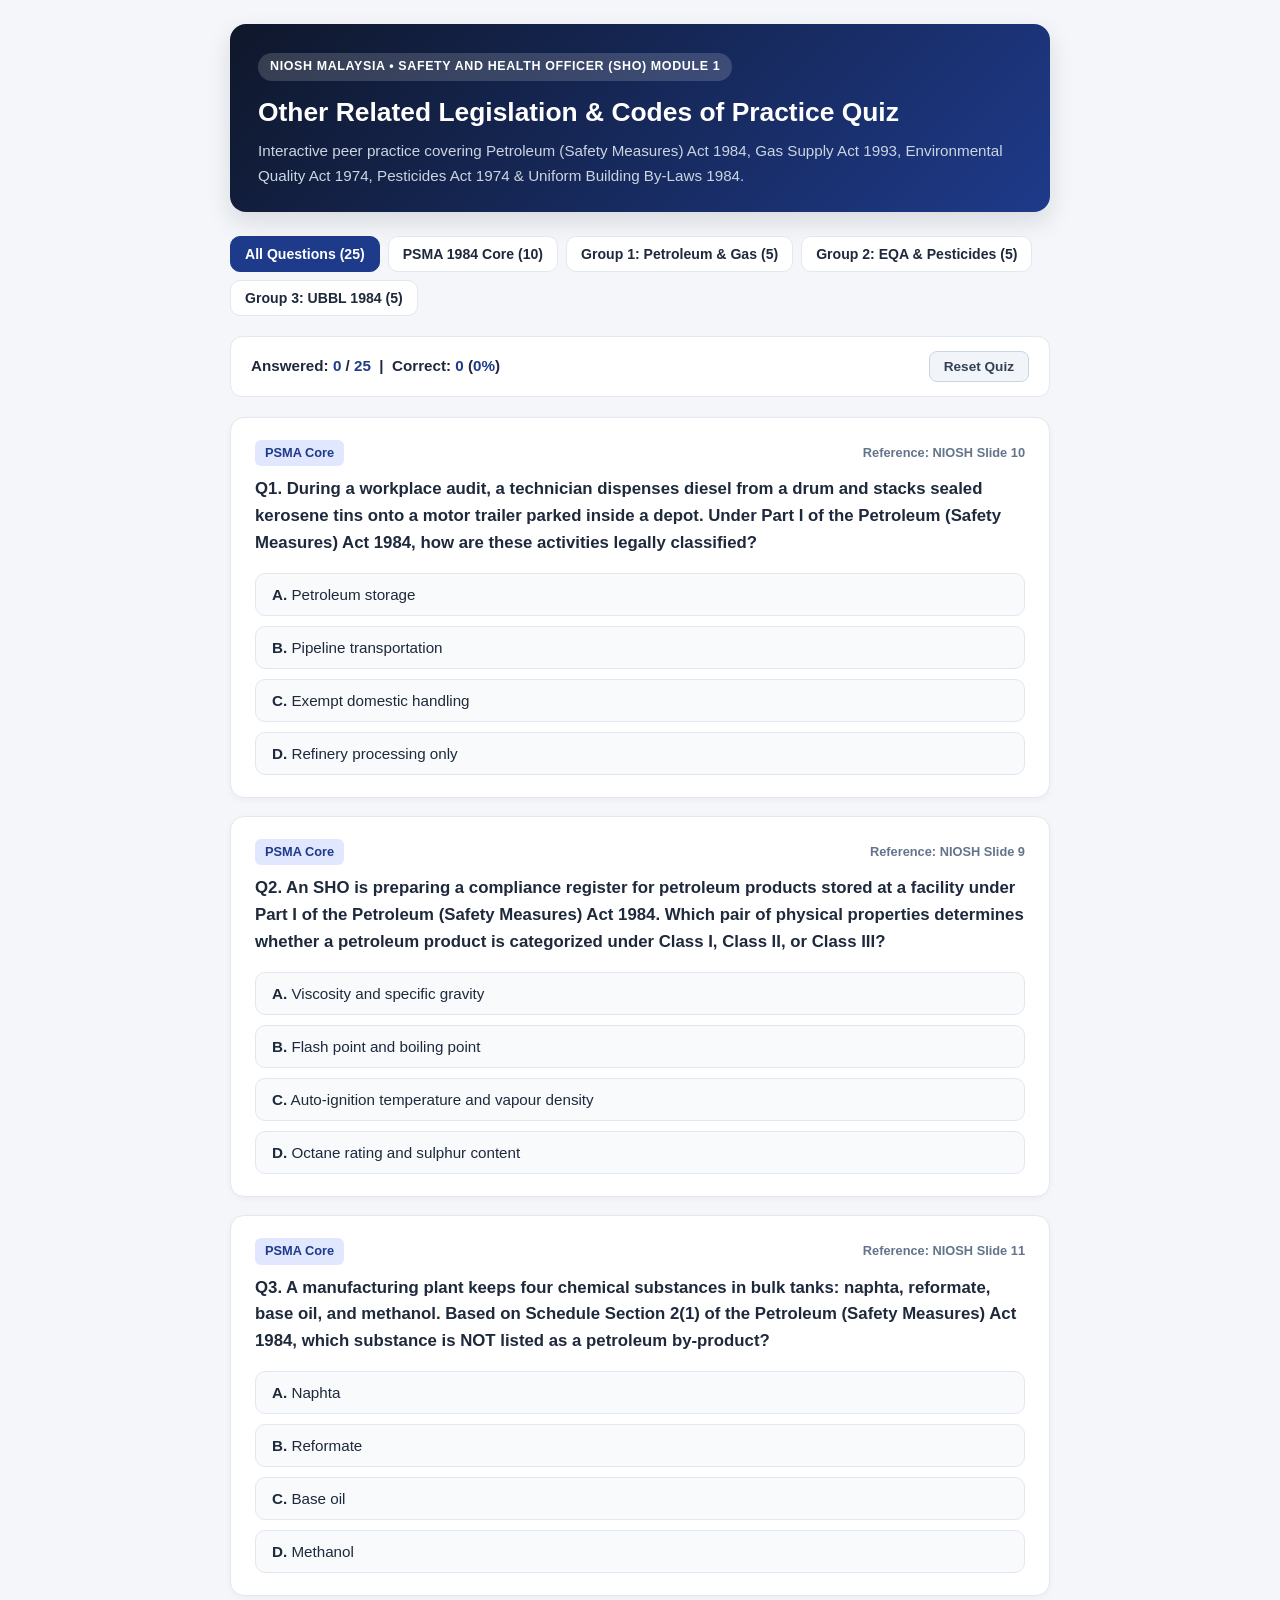
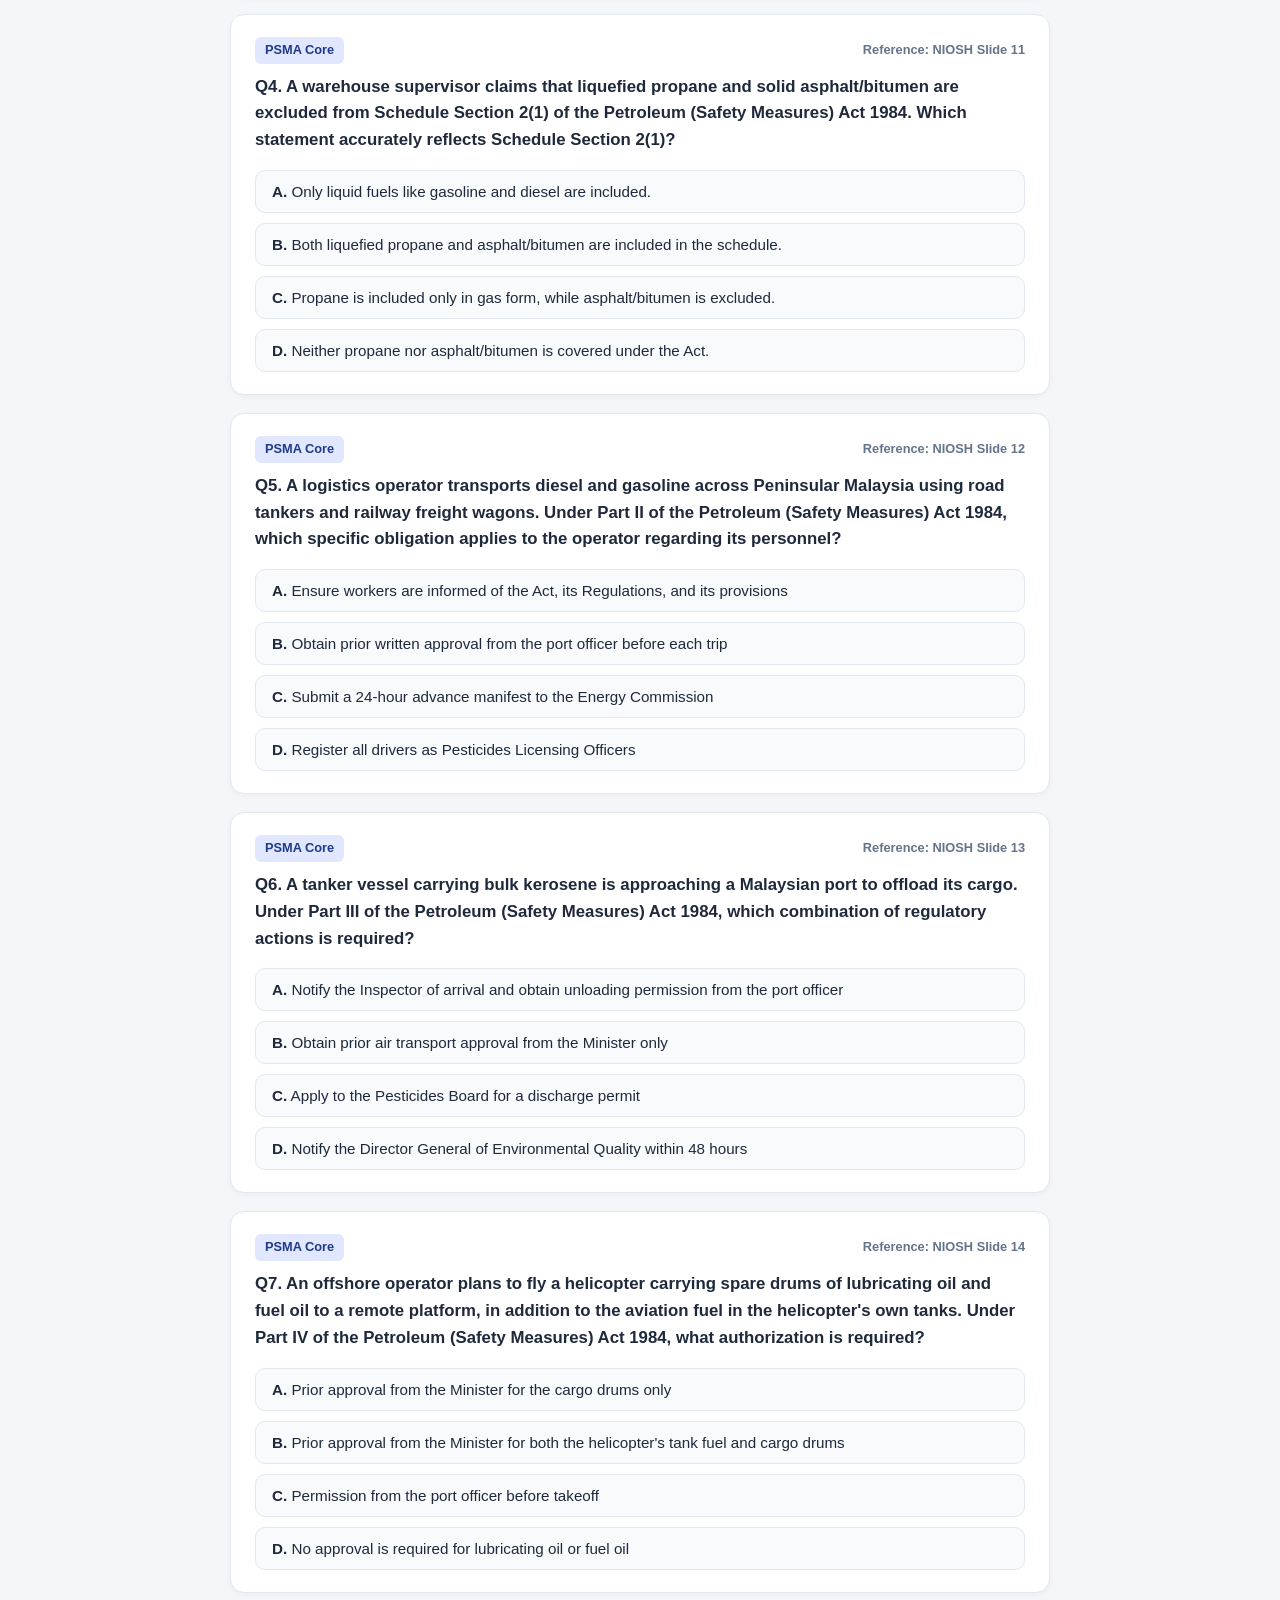
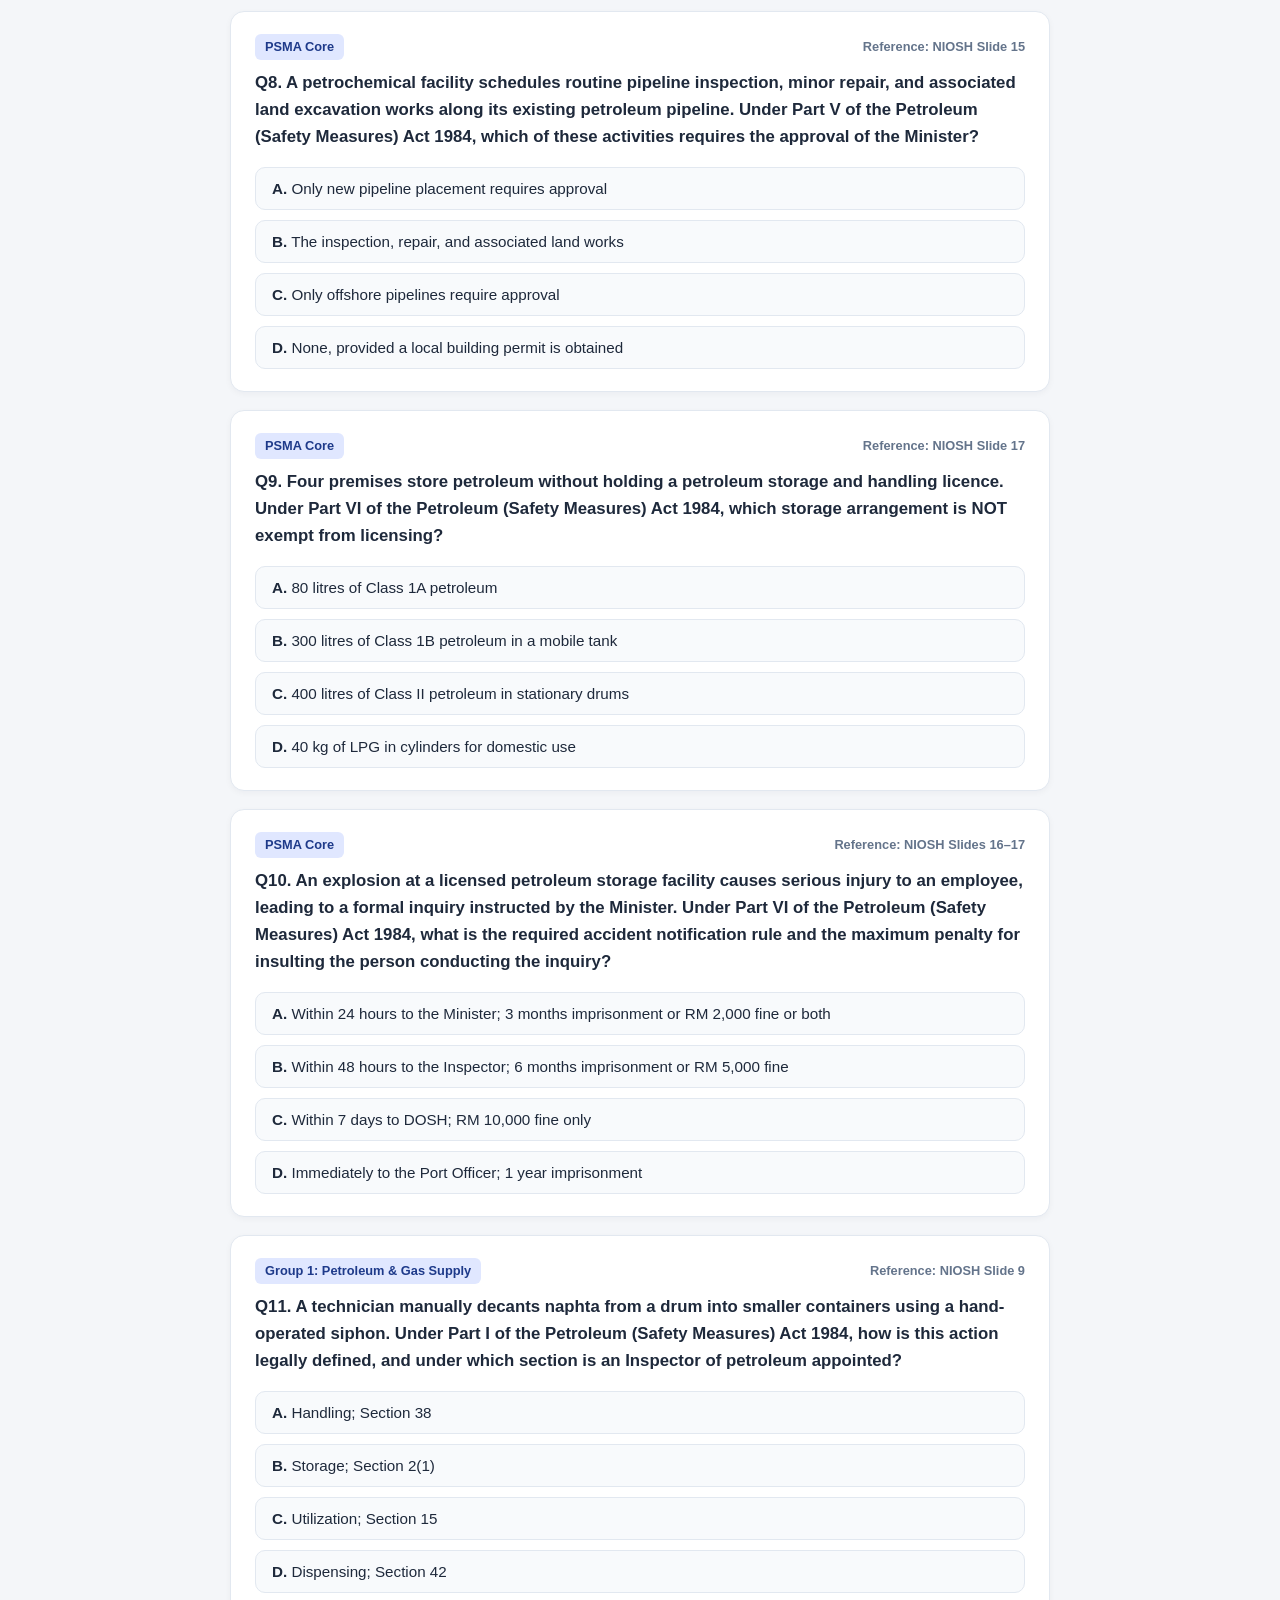
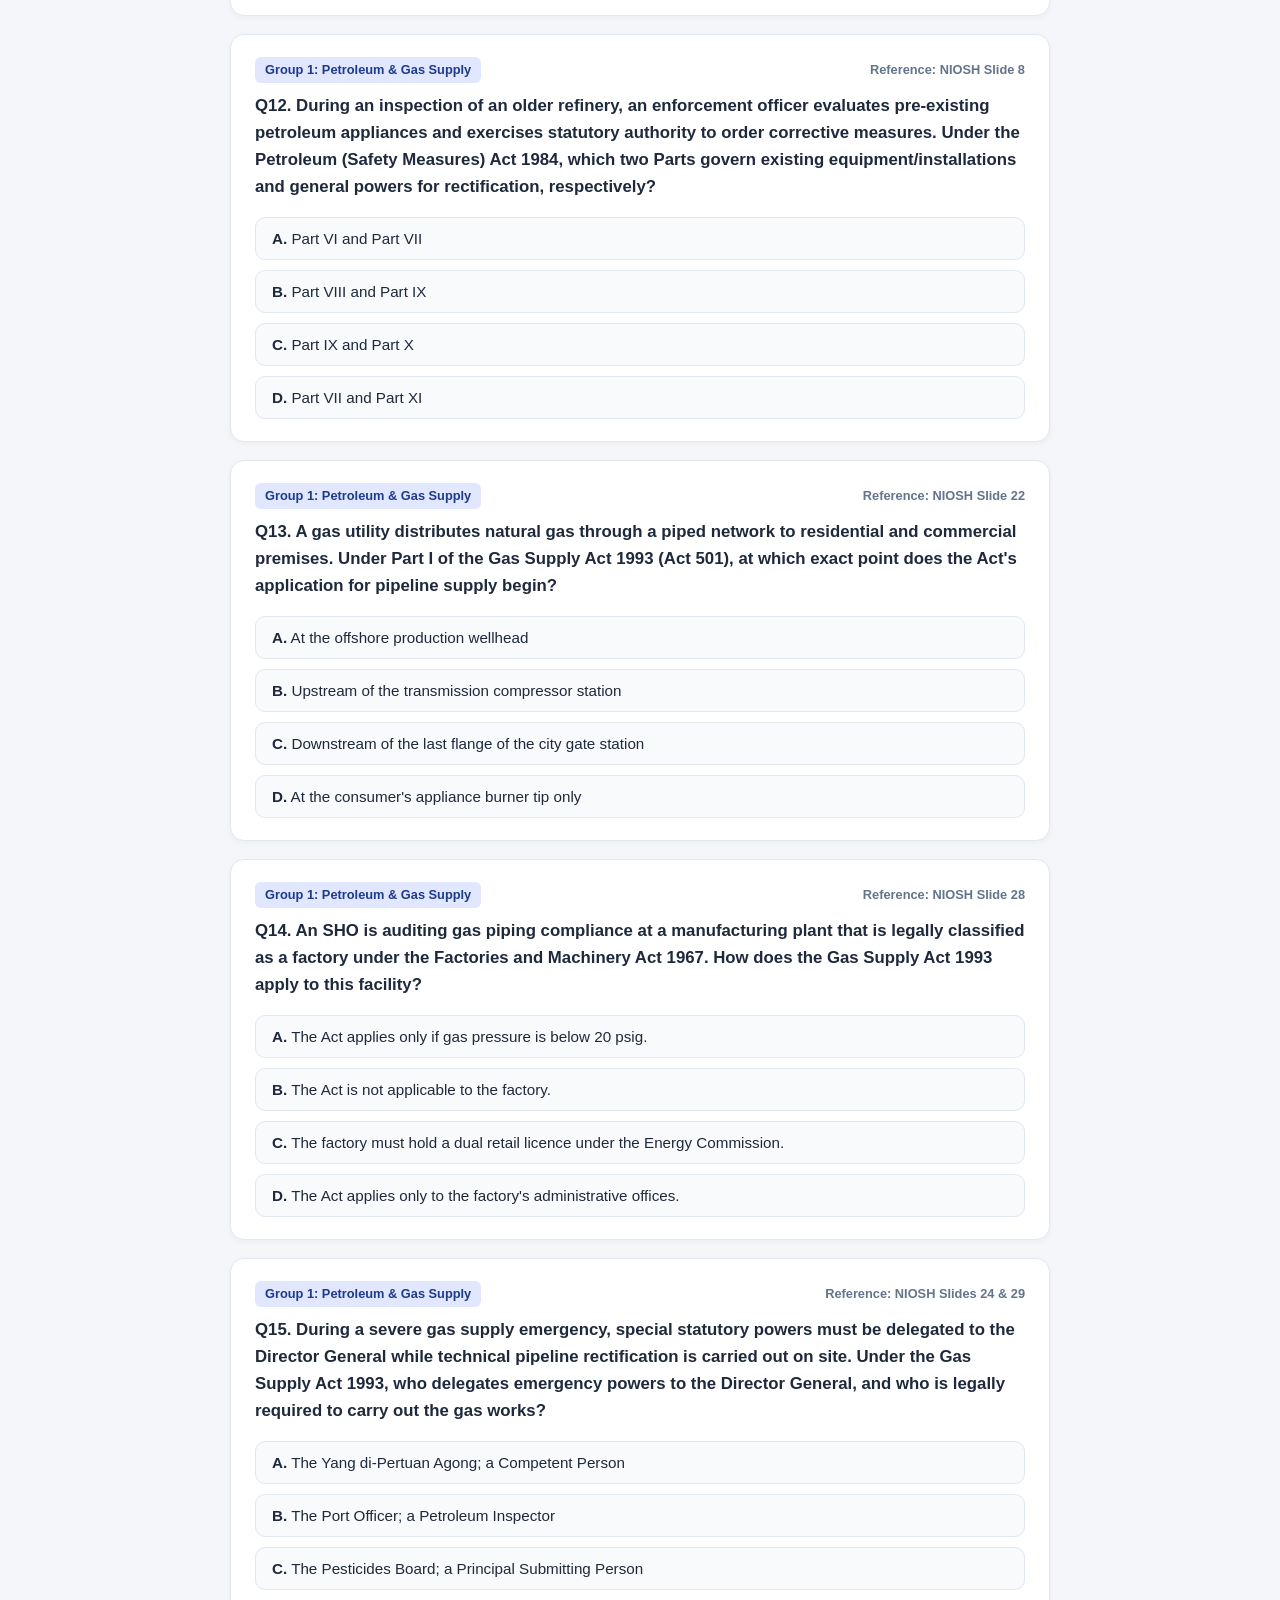
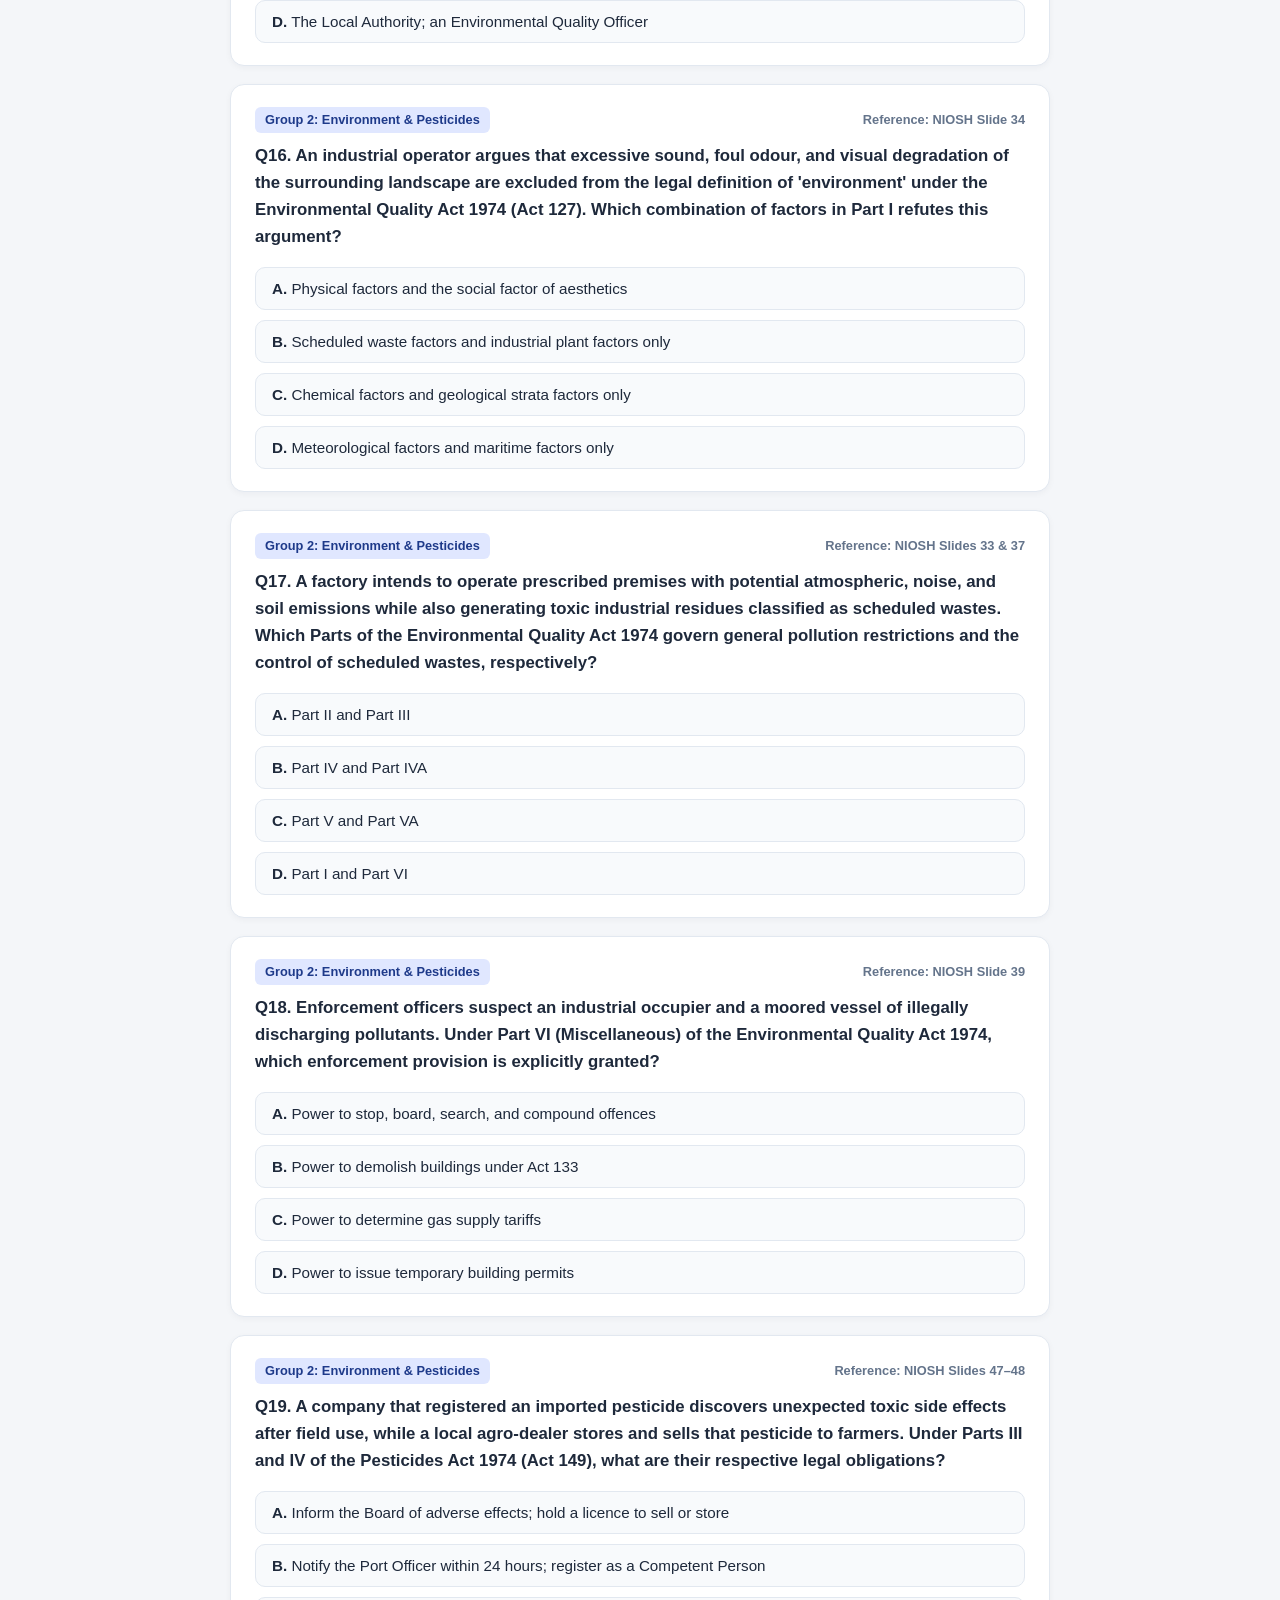
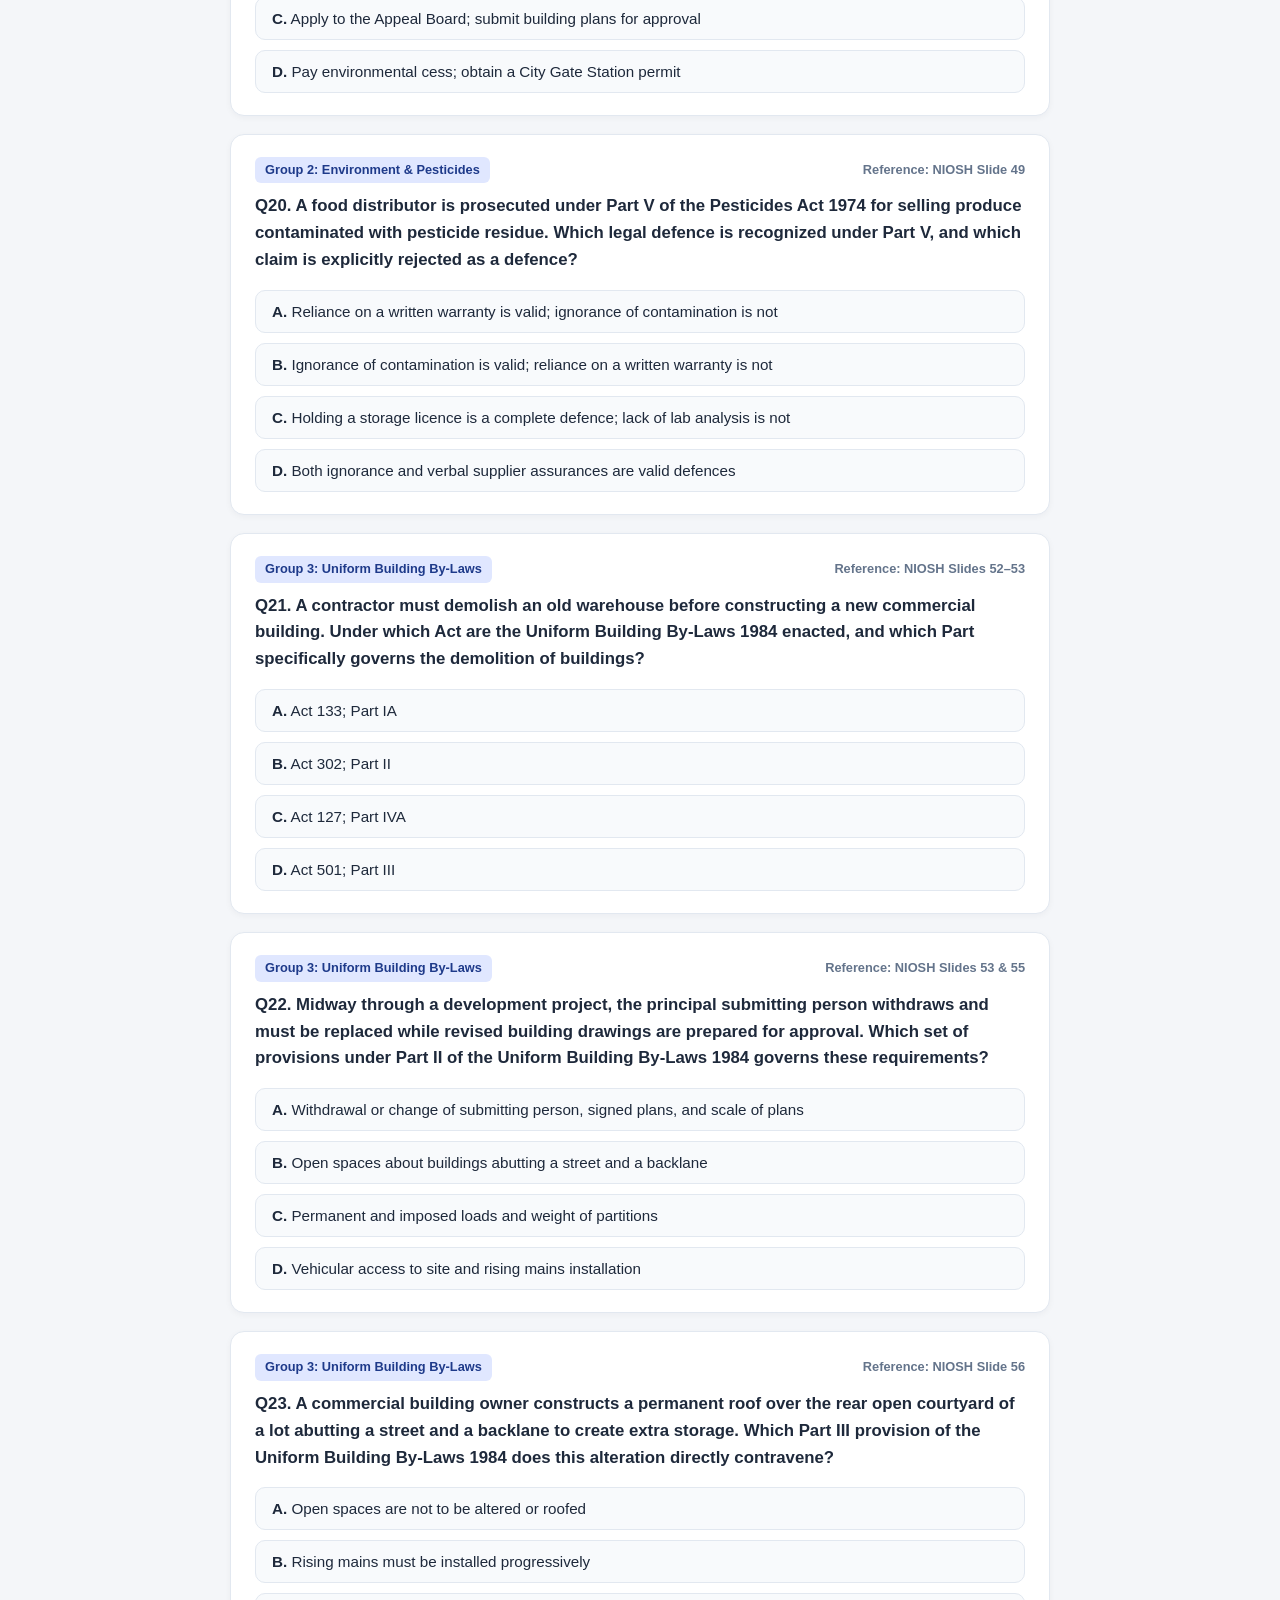
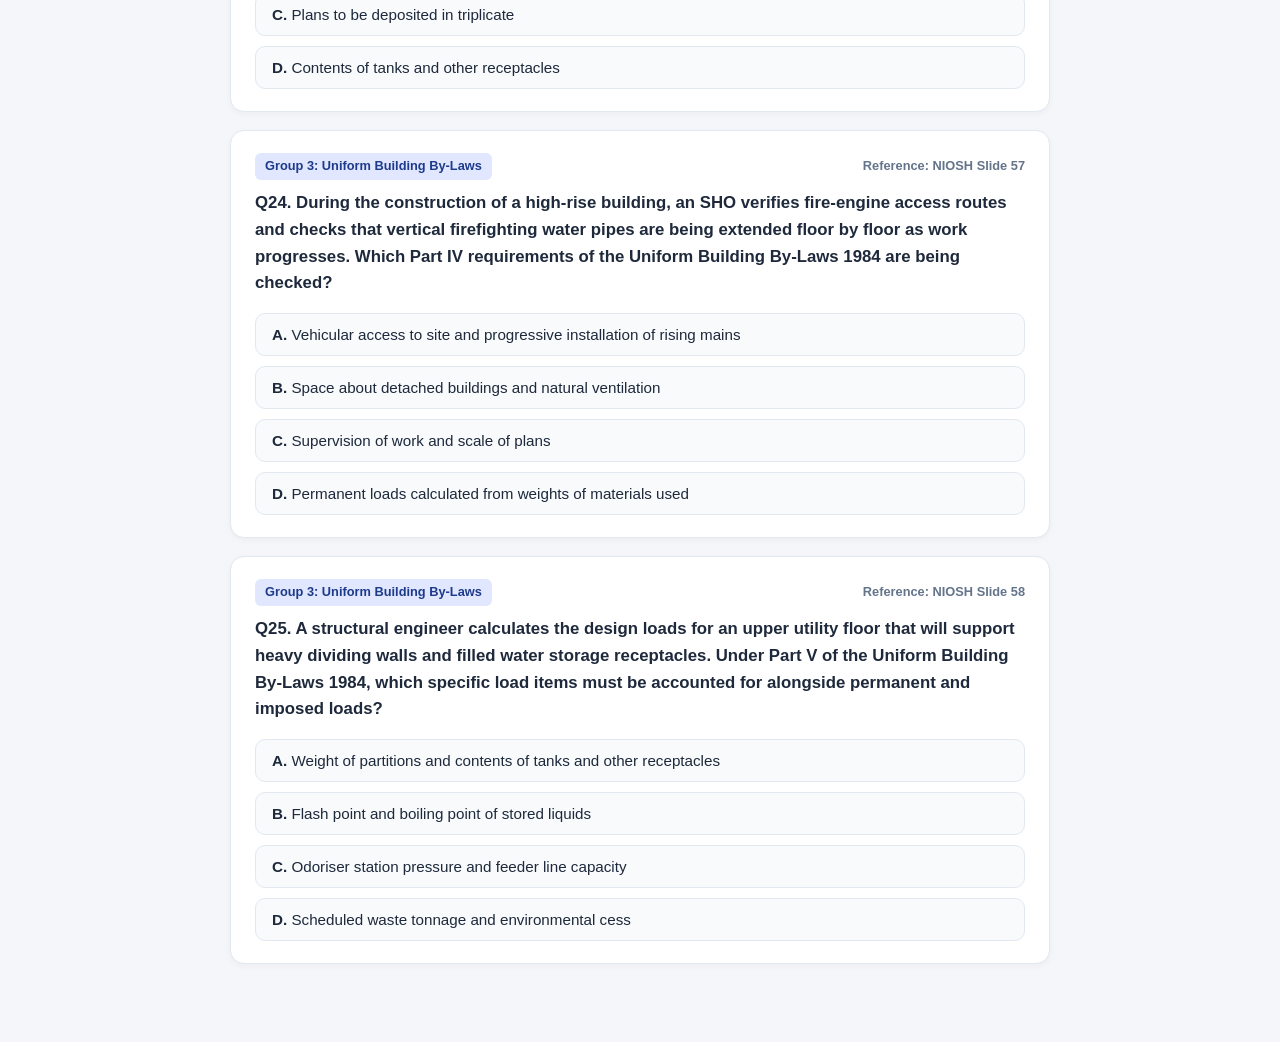
==== index.html @ af8e1e2f "Add standalone SHO legislation practice quiz page" ====
<!DOCTYPE html>
<html lang="en">
<head>
  <meta charset="UTF-8" />
  <meta name="viewport" content="width=device-width, initial-scale=1.0" />
  <title>NIOSH SHO Module 1 – Legislation Practice Quiz</title>
  <style>
    :root {
      --bg: #f4f6f9;
      --card: #ffffff;
      --primary: #1e3a8a;
      --primary-hover: #1d4ed8;
      --accent: #0f766e;
      --text: #1e293b;
      --muted: #64748b;
      --border: #e2e8f0;
      --correct-bg: #dcfce7;
      --correct-border: #16a34a;
      --correct-text: #14532d;
      --wrong-bg: #fee2e2;
      --wrong-border: #dc2626;
      --wrong-text: #7f1d1d;
    }
    * { box-sizing: border-box; margin: 0; padding: 0; }
    body {
      font-family: -apple-system, BlinkMacSystemFont, "Segoe UI", Roboto, Inter, sans-serif;
      background: var(--bg);
      color: var(--text);
      line-height: 1.6;
      padding: 24px 16px 60px;
    }
    .container {
      max-width: 820px;
      margin: 0 auto;
    }
    header {
      background: linear-gradient(135deg, #0f172a 0%, #1e3a8a 100%);
      color: #fff;
      padding: 28px 28px 24px;
      border-radius: 16px;
      box-shadow: 0 10px 25px rgba(15, 23, 42, 0.12);
      margin-bottom: 24px;
    }
    .badge {
      display: inline-block;
      background: rgba(255, 255, 255, 0.16);
      font-size: 0.78rem;
      font-weight: 600;
      letter-spacing: 0.05em;
      text-transform: uppercase;
      padding: 4px 12px;
      border-radius: 999px;
      margin-bottom: 10px;
    }
    header h1 {
      font-size: 1.65rem;
      margin-bottom: 6px;
    }
    header p {
      color: #cbd5e1;
      font-size: 0.95rem;
    }
    .filter-bar {
      display: flex;
      flex-wrap: wrap;
      gap: 8px;
      margin-bottom: 20px;
    }
    .filter-btn {
      border: 1px solid var(--border);
      background: var(--card);
      color: var(--text);
      padding: 9px 14px;
      border-radius: 10px;
      font-size: 0.88rem;
      font-weight: 600;
      cursor: pointer;
      transition: all 0.15s ease;
    }
    .filter-btn:hover {
      border-color: var(--primary);
      color: var(--primary);
    }
    .filter-btn.active {
      background: var(--primary);
      color: #fff;
      border-color: var(--primary);
    }
    .scoreboard {
      background: var(--card);
      border: 1px solid var(--border);
      border-radius: 12px;
      padding: 14px 20px;
      margin-bottom: 20px;
      display: flex;
      justify-content: space-between;
      align-items: center;
      flex-wrap: wrap;
      gap: 12px;
    }
    .score-stats {
      font-weight: 600;
      font-size: 0.95rem;
    }
    .score-stats span {
      color: var(--primary);
      font-weight: 700;
    }
    .reset-btn {
      background: #f1f5f9;
      border: 1px solid #cbd5e1;
      color: #334155;
      padding: 7px 14px;
      border-radius: 8px;
      font-size: 0.85rem;
      font-weight: 600;
      cursor: pointer;
    }
    .reset-btn:hover {
      background: #e2e8f0;
    }
    .question-card {
      background: var(--card);
      border: 1px solid var(--border);
      border-radius: 14px;
      padding: 22px 24px;
      margin-bottom: 18px;
      box-shadow: 0 2px 6px rgba(15, 23, 42, 0.04);
    }
    .q-meta {
      display: flex;
      justify-content: space-between;
      align-items: center;
      margin-bottom: 10px;
      font-size: 0.8rem;
      font-weight: 600;
    }
    .q-group {
      background: #e0e7ff;
      color: #1e3a8a;
      padding: 3px 10px;
      border-radius: 6px;
    }
    .q-slide {
      color: var(--muted);
    }
    .q-title {
      font-size: 1.05rem;
      font-weight: 600;
      margin-bottom: 16px;
    }
    .options-list {
      display: flex;
      flex-direction: column;
      gap: 10px;
    }
    .option-btn {
      text-align: left;
      background: #f8fafc;
      border: 1.5px solid var(--border);
      border-radius: 10px;
      padding: 12px 16px;
      font-size: 0.95rem;
      color: var(--text);
      cursor: pointer;
      transition: all 0.15s ease;
    }
    .option-btn:hover:not(:disabled) {
      border-color: var(--primary);
      background: #eff6ff;
    }
    .option-btn.correct {
      background: var(--correct-bg);
      border-color: var(--correct-border);
      color: var(--correct-text);
      font-weight: 600;
    }
    .option-btn.wrong {
      background: var(--wrong-bg);
      border-color: var(--wrong-border);
      color: var(--wrong-text);
    }
    .feedback {
      margin-top: 14px;
      padding: 12px 14px;
      border-radius: 8px;
      font-size: 0.9rem;
      display: none;
    }
    .feedback.show {
      display: block;
    }
    .feedback.correct {
      background: #f0fdf4;
      color: #166534;
      border-left: 4px solid #16a34a;
    }
    .feedback.wrong {
      background: #fef2f2;
      color: #991b1b;
      border-left: 4px solid #dc2626;
    }
  </style>
</head>
<body>
  <div class="container">
    <header>
      <div class="badge">NIOSH Malaysia • Safety and Health Officer (SHO) Module 1</div>
      <h1>Other Related Legislation & Codes of Practice Quiz</h1>
      <p>Interactive peer practice covering Petroleum (Safety Measures) Act 1984, Gas Supply Act 1993, Environmental Quality Act 1974, Pesticides Act 1974 & Uniform Building By-Laws 1984.</p>
    </header>

    <div class="filter-bar">
      <button class="filter-btn active" onclick="setFilter('ALL', this)">All Questions (25)</button>
      <button class="filter-btn" onclick="setFilter('PSMA Core', this)">PSMA 1984 Core (10)</button>
      <button class="filter-btn" onclick="setFilter('Group 1: Petroleum & Gas Supply', this)">Group 1: Petroleum & Gas (5)</button>
      <button class="filter-btn" onclick="setFilter('Group 2: Environment & Pesticides', this)">Group 2: EQA & Pesticides (5)</button>
      <button class="filter-btn" onclick="setFilter('Group 3: Uniform Building By-Laws', this)">Group 3: UBBL 1984 (5)</button>
    </div>

    <div class="scoreboard">
      <div class="score-stats">
        Answered: <span id="answered-count">0</span> / <span id="total-count">25</span> &nbsp;|&nbsp;
        Correct: <span id="correct-count">0</span> (<span id="percent-score">0%</span>)
      </div>
      <button class="reset-btn" onclick="resetQuiz()">Reset Quiz</button>
    </div>

    <div id="quiz-container"></div>
  </div>

  <script>
    const questions = [
      {
        id: 1,
        group: "PSMA Core",
        slide: "Slide 10",
        q: "During a workplace audit, a technician dispenses diesel from a drum and stacks sealed kerosene tins onto a motor trailer parked inside a depot. Under Part I of the Petroleum (Safety Measures) Act 1984, how are these activities legally classified?",
        options: [
          "Petroleum storage",
          "Pipeline transportation",
          "Exempt domestic handling",
          "Refinery processing only"
        ],
        answer: 0,
        explanation: "Under Part I (Slide 10), 'Storage' includes processing, dispensing, or transfer of petroleum, as well as putting into store or stacking at a place or in an aircraft, motor vehicle, motor trailer, or vessel."
      },
      {
        id: 2,
        group: "PSMA Core",
        slide: "Slide 9",
        q: "An SHO is preparing a compliance register for petroleum products stored at a facility under Part I of the Petroleum (Safety Measures) Act 1984. Which pair of physical properties determines whether a petroleum product is categorized under Class I, Class II, or Class III?",
        options: [
          "Viscosity and specific gravity",
          "Flash point and boiling point",
          "Auto-ignition temperature and vapour density",
          "Octane rating and sulphur content"
        ],
        answer: 1,
        explanation: "Under Part I (Slide 9), Classes of Petroleum (Class I to Class III) are determined depending on the flash point and boiling point."
      },
      {
        id: 3,
        group: "PSMA Core",
        slide: "Slide 11",
        q: "A manufacturing plant keeps four chemical substances in bulk tanks: naphta, reformate, base oil, and methanol. Based on Schedule Section 2(1) of the Petroleum (Safety Measures) Act 1984, which substance is NOT listed as a petroleum by-product?",
        options: [
          "Naphta",
          "Reformate",
          "Base oil",
          "Methanol"
        ],
        answer: 3,
        explanation: "Schedule Section 2(1) (Slide 11) lists methane, ethane, propane, butane, gasoline, naphta, reformate, kerosene, diesel, base oil, lubricating oil, asphalt/bitumen, grease and wax, and fuel oil. Methanol is not in the schedule."
      },
      {
        id: 4,
        group: "PSMA Core",
        slide: "Slide 11",
        q: "A warehouse supervisor claims that liquefied propane and solid asphalt/bitumen are excluded from Schedule Section 2(1) of the Petroleum (Safety Measures) Act 1984. Which statement accurately reflects Schedule Section 2(1)?",
        options: [
          "Only liquid fuels like gasoline and diesel are included.",
          "Both liquefied propane and asphalt/bitumen are included in the schedule.",
          "Propane is included only in gas form, while asphalt/bitumen is excluded.",
          "Neither propane nor asphalt/bitumen is covered under the Act."
        ],
        answer: 1,
        explanation: "Schedule Section 2(1) (Slide 11) includes methane, ethane, propane, and butane (either in gas or liquid form) as well as asphalt/bitumen."
      },
      {
        id: 5,
        group: "PSMA Core",
        slide: "Slide 12",
        q: "A logistics operator transports diesel and gasoline across Peninsular Malaysia using road tankers and railway freight wagons. Under Part II of the Petroleum (Safety Measures) Act 1984, which specific obligation applies to the operator regarding its personnel?",
        options: [
          "Ensure workers are informed of the Act, its Regulations, and its provisions",
          "Obtain prior written approval from the port officer before each trip",
          "Submit a 24-hour advance manifest to the Energy Commission",
          "Register all drivers as Pesticides Licensing Officers"
        ],
        answer: 0,
        explanation: "Under Part II (Slide 12), one of the main provisions is ensuring that workers are informed of the Act/Regulations and its provisions."
      },
      {
        id: 6,
        group: "PSMA Core",
        slide: "Slide 13",
        q: "A tanker vessel carrying bulk kerosene is approaching a Malaysian port to offload its cargo. Under Part III of the Petroleum (Safety Measures) Act 1984, which combination of regulatory actions is required?",
        options: [
          "Notify the Inspector of arrival and obtain unloading permission from the port officer",
          "Obtain prior air transport approval from the Minister only",
          "Apply to the Pesticides Board for a discharge permit",
          "Notify the Director General of Environmental Quality within 48 hours"
        ],
        answer: 0,
        explanation: "Part III (Slide 13) requires notification to the Inspector of a vessel coming into port and permission of the port officer to unload or discharge petroleum from a vessel."
      },
      {
        id: 7,
        group: "PSMA Core",
        slide: "Slide 14",
        q: "An offshore operator plans to fly a helicopter carrying spare drums of lubricating oil and fuel oil to a remote platform, in addition to the aviation fuel in the helicopter's own tanks. Under Part IV of the Petroleum (Safety Measures) Act 1984, what authorization is required?",
        options: [
          "Prior approval from the Minister for the cargo drums only",
          "Prior approval from the Minister for both the helicopter's tank fuel and cargo drums",
          "Permission from the port officer before takeoff",
          "No approval is required for lubricating oil or fuel oil"
        ],
        answer: 0,
        explanation: "Part IV (Slide 14) states there shall be no transportation of petroleum by air other than that used to operate the aircraft unless with prior approval of the Minister."
      },
      {
        id: 8,
        group: "PSMA Core",
        slide: "Slide 15",
        q: "A petrochemical facility schedules routine pipeline inspection, minor repair, and associated land excavation works along its existing petroleum pipeline. Under Part V of the Petroleum (Safety Measures) Act 1984, which of these activities requires the approval of the Minister?",
        options: [
          "Only new pipeline placement requires approval",
          "The inspection, repair, and associated land works",
          "Only offshore pipelines require approval",
          "None, provided a local building permit is obtained"
        ],
        answer: 1,
        explanation: "Part V (Slide 15) requires approval of the Minister for all pipeline works, which include placing, inspection, maintenance, coordinate, repair, change, and upgrade of pipelines, as well as land works for those purposes."
      },
      {
        id: 9,
        group: "PSMA Core",
        slide: "Slide 17",
        q: "Four premises store petroleum without holding a petroleum storage and handling licence. Under Part VI of the Petroleum (Safety Measures) Act 1984, which storage arrangement is NOT exempt from licensing?",
        options: [
          "80 litres of Class 1A petroleum",
          "300 litres of Class 1B petroleum in a mobile tank",
          "400 litres of Class II petroleum in stationary drums",
          "40 kg of LPG in cylinders for domestic use"
        ],
        answer: 1,
        explanation: "Under Part VI (Slide 17), exemptions apply to <95L Class 1A, <450L Class 1B/1C/II/III, <225L Class 1B/1C/II/III in a mobile tank, 1 day supply or less for industrial use, and <50 kg LPG in cylinder for domestic use. 300L in a mobile tank exceeds the 225L mobile tank limit."
      },
      {
        id: 10,
        group: "PSMA Core",
        slide: "Slides 16–17",
        q: "An explosion at a licensed petroleum storage facility causes serious injury to an employee, leading to a formal inquiry instructed by the Minister. Under Part VI of the Petroleum (Safety Measures) Act 1984, what is the required accident notification rule and the maximum penalty for insulting the person conducting the inquiry?",
        options: [
          "Within 24 hours to the Minister; 3 months imprisonment or RM 2,000 fine or both",
          "Within 48 hours to the Inspector; 6 months imprisonment or RM 5,000 fine",
          "Within 7 days to DOSH; RM 10,000 fine only",
          "Immediately to the Port Officer; 1 year imprisonment"
        ],
        answer: 0,
        explanation: "Part VI (Slides 16–17) mandates submission of an accident notice within 24 hours to the Minister, and sets a maximum penalty of 3 months imprisonment or RM 2,000 or both for insulting persons conducting an inquiry."
      },
      {
        id: 11,
        group: "Group 1: Petroleum & Gas Supply",
        slide: "Slide 9",
        q: "A technician manually decants naphta from a drum into smaller containers using a hand-operated siphon. Under Part I of the Petroleum (Safety Measures) Act 1984, how is this action legally defined, and under which section is an Inspector of petroleum appointed?",
        options: [
          "Handling; Section 38",
          "Storage; Section 2(1)",
          "Utilization; Section 15",
          "Dispensing; Section 42"
        ],
        answer: 0,
        explanation: "Part I (Slide 9) defines 'Handling' as including the action of touching, feeling, grasping, transferring, or decanting with the hand or assisted by any means, and states an Inspector is appointed under Section 38."
      },
      {
        id: 12,
        group: "Group 1: Petroleum & Gas Supply",
        slide: "Slide 8",
        q: "During an inspection of an older refinery, an enforcement officer evaluates pre-existing petroleum appliances and exercises statutory authority to order corrective measures. Under the Petroleum (Safety Measures) Act 1984, which two Parts govern existing equipment/installations and general powers for rectification, respectively?",
        options: [
          "Part VI and Part VII",
          "Part VIII and Part IX",
          "Part IX and Part X",
          "Part VII and Part XI"
        ],
        answer: 1,
        explanation: "Slide 8 lists Part VIII as 'Existing Equipment, Gadgets, Materials, Plants, Appliances, Buildings, Structures and Installations' and Part IX as 'General Powers for Rectification'."
      },
      {
        id: 13,
        group: "Group 1: Petroleum & Gas Supply",
        slide: "Slide 22",
        q: "A gas utility distributes natural gas through a piped network to residential and commercial premises. Under Part I of the Gas Supply Act 1993 (Act 501), at which exact point does the Act's application for pipeline supply begin?",
        options: [
          "At the offshore production wellhead",
          "Upstream of the transmission compressor station",
          "Downstream of the last flange of the city gate station",
          "At the consumer's appliance burner tip only"
        ],
        answer: 2,
        explanation: "Part I of the Gas Supply Act 1993 (Slide 22) applies to supply to users using pipelines downstream of the last flange of the city gate station, or from the storage tank/cylinder to any apparatus in any premise."
      },
      {
        id: 14,
        group: "Group 1: Petroleum & Gas Supply",
        slide: "Slide 28",
        q: "An SHO is auditing gas piping compliance at a manufacturing plant that is legally classified as a factory under the Factories and Machinery Act 1967. How does the Gas Supply Act 1993 apply to this facility?",
        options: [
          "The Act applies only if gas pressure is below 20 psig.",
          "The Act is not applicable to the factory.",
          "The factory must hold a dual retail licence under the Energy Commission.",
          "The Act applies only to the factory's administrative offices."
        ],
        answer: 1,
        explanation: "Under Miscellaneous provisions of the Gas Supply Act 1993 (Slide 28), the Act is not applicable to factories (as defined in the Factories and Machinery Act 1967)."
      },
      {
        id: 15,
        group: "Group 1: Petroleum & Gas Supply",
        slide: "Slides 24 & 29",
        q: "During a severe gas supply emergency, special statutory powers must be delegated to the Director General while technical pipeline rectification is carried out on site. Under the Gas Supply Act 1993, who delegates emergency powers to the Director General, and who is legally required to carry out the gas works?",
        options: [
          "The Yang di-Pertuan Agong; a Competent Person",
          "The Port Officer; a Petroleum Inspector",
          "The Pesticides Board; a Principal Submitting Person",
          "The Local Authority; an Environmental Quality Officer"
        ],
        answer: 0,
        explanation: "Slide 29 states that works are required to be carried out by a Competent Person (defined on Slide 24) and provides for delegation of power to the Director General by the Yang di-Pertuan Agong in an emergency."
      },
      {
        id: 16,
        group: "Group 2: Environment & Pesticides",
        slide: "Slide 34",
        q: "An industrial operator argues that excessive sound, foul odour, and visual degradation of the surrounding landscape are excluded from the legal definition of 'environment' under the Environmental Quality Act 1974 (Act 127). Which combination of factors in Part I refutes this argument?",
        options: [
          "Physical factors and the social factor of aesthetics",
          "Scheduled waste factors and industrial plant factors only",
          "Chemical factors and geological strata factors only",
          "Meteorological factors and maritime factors only"
        ],
        answer: 0,
        explanation: "Part I of EQA 1974 (Slide 34) defines 'Environment' as the physical factors of the surroundings of human beings (including land, water, atmosphere, climate, sound, odour, taste), biological factors of animals and plants, and the social factor of aesthetics."
      },
      {
        id: 17,
        group: "Group 2: Environment & Pesticides",
        slide: "Slides 33 & 37",
        q: "A factory intends to operate prescribed premises with potential atmospheric, noise, and soil emissions while also generating toxic industrial residues classified as scheduled wastes. Which Parts of the Environmental Quality Act 1974 govern general pollution restrictions and the control of scheduled wastes, respectively?",
        options: [
          "Part II and Part III",
          "Part IV and Part IVA",
          "Part V and Part VA",
          "Part I and Part VI"
        ],
        answer: 1,
        explanation: "Slides 33 and 37 show that Part IV covers Prohibition and Control of Pollution (atmosphere, noise, soil, prescribed premises) and Part IVA covers Control of Scheduled Wastes."
      },
      {
        id: 18,
        group: "Group 2: Environment & Pesticides",
        slide: "Slide 39",
        q: "Enforcement officers suspect an industrial occupier and a moored vessel of illegally discharging pollutants. Under Part VI (Miscellaneous) of the Environmental Quality Act 1974, which enforcement provision is explicitly granted?",
        options: [
          "Power to stop, board, search, and compound offences",
          "Power to demolish buildings under Act 133",
          "Power to determine gas supply tariffs",
          "Power to issue temporary building permits"
        ],
        answer: 0,
        explanation: "Part VI of EQA 1974 (Slide 39) includes owner/occupier furnishing information, power to stop, board, search, etc., service of notices, penalties, prosecution, and compounding of offences."
      },
      {
        id: 19,
        group: "Group 2: Environment & Pesticides",
        slide: "Slides 47–48",
        q: "A company that registered an imported pesticide discovers unexpected toxic side effects after field use, while a local agro-dealer stores and sells that pesticide to farmers. Under Parts III and IV of the Pesticides Act 1974 (Act 149), what are their respective legal obligations?",
        options: [
          "Inform the Board of adverse effects; hold a licence to sell or store",
          "Notify the Port Officer within 24 hours; register as a Competent Person",
          "Apply to the Appeal Board; submit building plans for approval",
          "Pay environmental cess; obtain a City Gate Station permit"
        ],
        answer: 0,
        explanation: "Under Part III (Slide 47), the registrant shall inform the Pesticides Board about adverse effects of the pesticide. Under Part IV (Slide 48), a licence is required to manufacture, sell, or store pesticides."
      },
      {
        id: 20,
        group: "Group 2: Environment & Pesticides",
        slide: "Slide 49",
        q: "A food distributor is prosecuted under Part V of the Pesticides Act 1974 for selling produce contaminated with pesticide residue. Which legal defence is recognized under Part V, and which claim is explicitly rejected as a defence?",
        options: [
          "Reliance on a written warranty is valid; ignorance of contamination is not",
          "Ignorance of contamination is valid; reliance on a written warranty is not",
          "Holding a storage licence is a complete defence; lack of lab analysis is not",
          "Both ignorance and verbal supplier assurances are valid defences"
        ],
        answer: 0,
        explanation: "Part V of the Pesticides Act 1974 (Slide 49) states that 'Ignorance of contaminating not a defence' and recognizes the 'Defence of reliance on written warranty or statement'."
      },
      {
        id: 21,
        group: "Group 3: Uniform Building By-Laws",
        slide: "Slides 52–53",
        q: "A contractor must demolish an old warehouse before constructing a new commercial building. Under which Act are the Uniform Building By-Laws 1984 enacted, and which Part specifically governs the demolition of buildings?",
        options: [
          "Act 133; Part IA",
          "Act 302; Part II",
          "Act 127; Part IVA",
          "Act 501; Part III"
        ],
        answer: 0,
        explanation: "Slides 52–53 identify the Uniform Building By-Laws 1984 under Act 133, with Part IA covering 'Demolition of buildings'."
      },
      {
        id: 22,
        group: "Group 3: Uniform Building By-Laws",
        slide: "Slides 53 & 55",
        q: "Midway through a development project, the principal submitting person withdraws and must be replaced while revised building drawings are prepared for approval. Which set of provisions under Part II of the Uniform Building By-Laws 1984 governs these requirements?",
        options: [
          "Withdrawal or change of submitting person, signed plans, and scale of plans",
          "Open spaces about buildings abutting a street and a backlane",
          "Permanent and imposed loads and weight of partitions",
          "Vehicular access to site and rising mains installation"
        ],
        answer: 0,
        explanation: "Part II (Submission of plans for approval, Slides 53 & 55) covers submission of plans, return of plan, supervision of work, plans to be signed, withdrawal or change of principal submitting person or submitting person, plans to be deposited, and scale of plans."
      },
      {
        id: 23,
        group: "Group 3: Uniform Building By-Laws",
        slide: "Slide 56",
        q: "A commercial building owner constructs a permanent roof over the rear open courtyard of a lot abutting a street and a backlane to create extra storage. Which Part III provision of the Uniform Building By-Laws 1984 does this alteration directly contravene?",
        options: [
          "Open spaces are not to be altered or roofed",
          "Rising mains must be installed progressively",
          "Plans to be deposited in triplicate",
          "Contents of tanks and other receptacles"
        ],
        answer: 0,
        explanation: "Part III (Space, Light and Ventilation, Slide 56) explicitly stipulates that open spaces are to be provided and 'Open spaces not to be altered or roofed'."
      },
      {
        id: 24,
        group: "Group 3: Uniform Building By-Laws",
        slide: "Slide 57",
        q: "During the construction of a high-rise building, an SHO verifies fire-engine access routes and checks that vertical firefighting water pipes are being extended floor by floor as work progresses. Which Part IV requirements of the Uniform Building By-Laws 1984 are being checked?",
        options: [
          "Vehicular access to site and progressive installation of rising mains",
          "Space about detached buildings and natural ventilation",
          "Supervision of work and scale of plans",
          "Permanent loads calculated from weights of materials used"
        ],
        answer: 0,
        explanation: "Part IV (Temporary Works in Connection with Building Operations, Slide 57) covers commencement of building operation, temporary permits, vehicular access to site, and rising mains to be installed progressively."
      },
      {
        id: 25,
        group: "Group 3: Uniform Building By-Laws",
        slide: "Slide 58",
        q: "A structural engineer calculates the design loads for an upper utility floor that will support heavy dividing walls and filled water storage receptacles. Under Part V of the Uniform Building By-Laws 1984, which specific load items must be accounted for alongside permanent and imposed loads?",
        options: [
          "Weight of partitions and contents of tanks and other receptacles",
          "Flash point and boiling point of stored liquids",
          "Odoriser station pressure and feeder line capacity",
          "Scheduled waste tonnage and environmental cess"
        ],
        answer: 0,
        explanation: "Part V (Structural Requirements, Slide 58) specifies building materials, general requirements of loading, permanent and imposed loads, permanent loads calculated from weights of materials used, weight of partitions, and contents of tanks and other receptacles."
      }
    ];

    let currentFilter = "ALL";
    let userAnswers = {};

    function renderQuiz() {
      const container = document.getElementById("quiz-container");
      container.innerHTML = "";

      const filtered = currentFilter === "ALL"
        ? questions
        : questions.filter(q => q.group === currentFilter);

      filtered.forEach((item, index) => {
        const card = document.createElement("div");
        card.className = "question-card";

        const answered = userAnswers[item.id] !== undefined;
        const selectedIdx = userAnswers[item.id];

        let optionsHTML = "";
        item.options.forEach((opt, oIdx) => {
          let btnClass = "option-btn";
          if (answered) {
            if (oIdx === item.answer) btnClass += " correct";
            else if (oIdx === selectedIdx) btnClass += " wrong";
          }
          optionsHTML += `
            <button class="${btnClass}" ${answered ? "disabled" : ""} onclick="selectOption(${item.id}, ${oIdx})">
              <strong>${String.fromCharCode(65 + oIdx)}.</strong> ${opt}
            </button>
          `;
        });

        let feedbackHTML = "";
        if (answered) {
          const isCorrect = selectedIdx === item.answer;
          feedbackHTML = `
            <div class="feedback show ${isCorrect ? "correct" : "wrong"}">
              <strong>${isCorrect ? "✓ Correct!" : "✗ Incorrect."}</strong> ${item.explanation}
            </div>
          `;
        }

        card.innerHTML = `
          <div class="q-meta">
            <span class="q-group">${item.group}</span>
            <span class="q-slide">Reference: NIOSH ${item.slide}</span>
          </div>
          <div class="q-title">Q${index + 1}. ${item.q}</div>
          <div class="options-list">${optionsHTML}</div>
          ${feedbackHTML}
        `;
        container.appendChild(card);
      });

      updateScoreboard(filtered);
    }

    function selectOption(qId, optIdx) {
      userAnswers[qId] = optIdx;
      renderQuiz();
    }

    function setFilter(filterName, btnEl) {
      currentFilter = filterName;
      document.querySelectorAll(".filter-btn").forEach(b => b.classList.remove("active"));
      btnEl.classList.add("active");
      renderQuiz();
    }

    function updateScoreboard(filtered) {
      let answered = 0;
      let correct = 0;
      filtered.forEach(item => {
        if (userAnswers[item.id] !== undefined) {
          answered++;
          if (userAnswers[item.id] === item.answer) correct++;
        }
      });
      const pct = answered > 0 ? Math.round((correct / answered) * 100) : 0;
      document.getElementById("answered-count").textContent = answered;
      document.getElementById("total-count").textContent = filtered.length;
      document.getElementById("correct-count").textContent = correct;
      document.getElementById("percent-score").textContent = pct + "%";
    }

    function resetQuiz() {
      userAnswers = {};
      renderQuiz();
    }

    renderQuiz();
  </script>
</body>
</html>
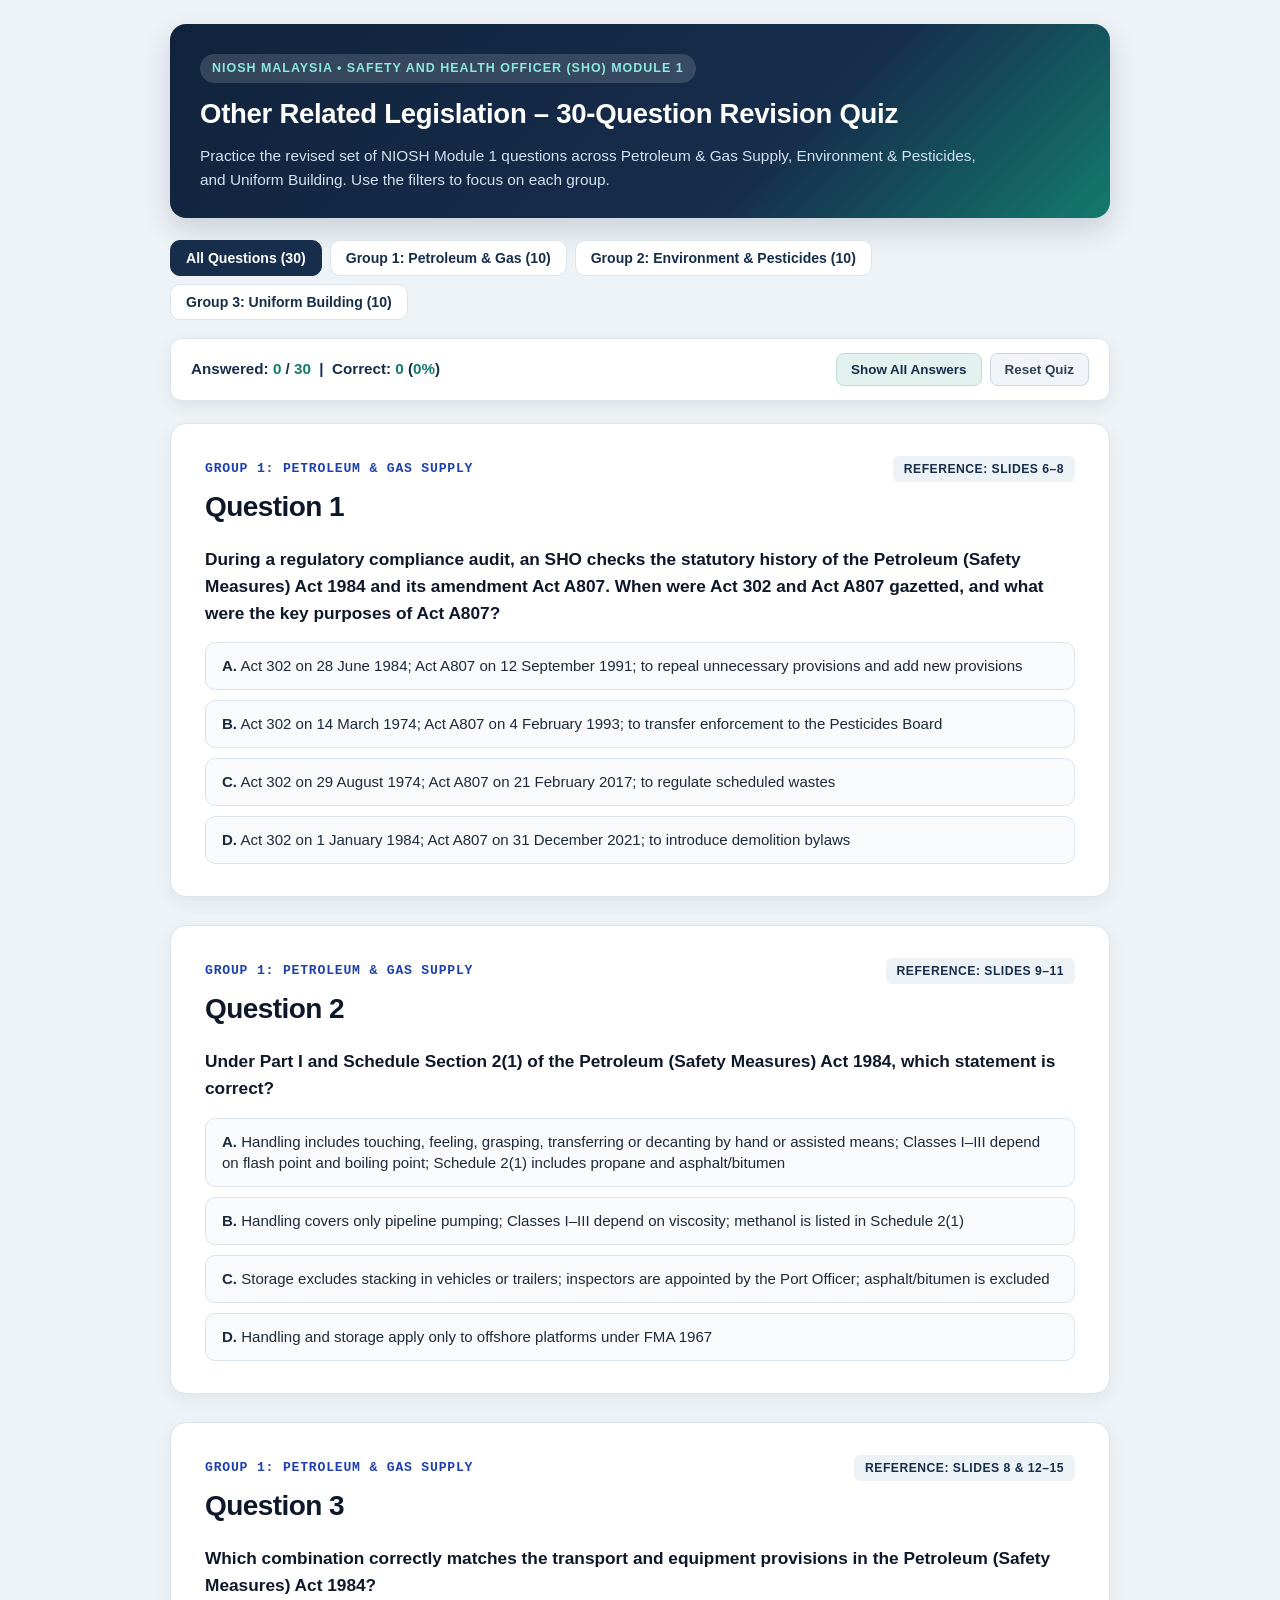
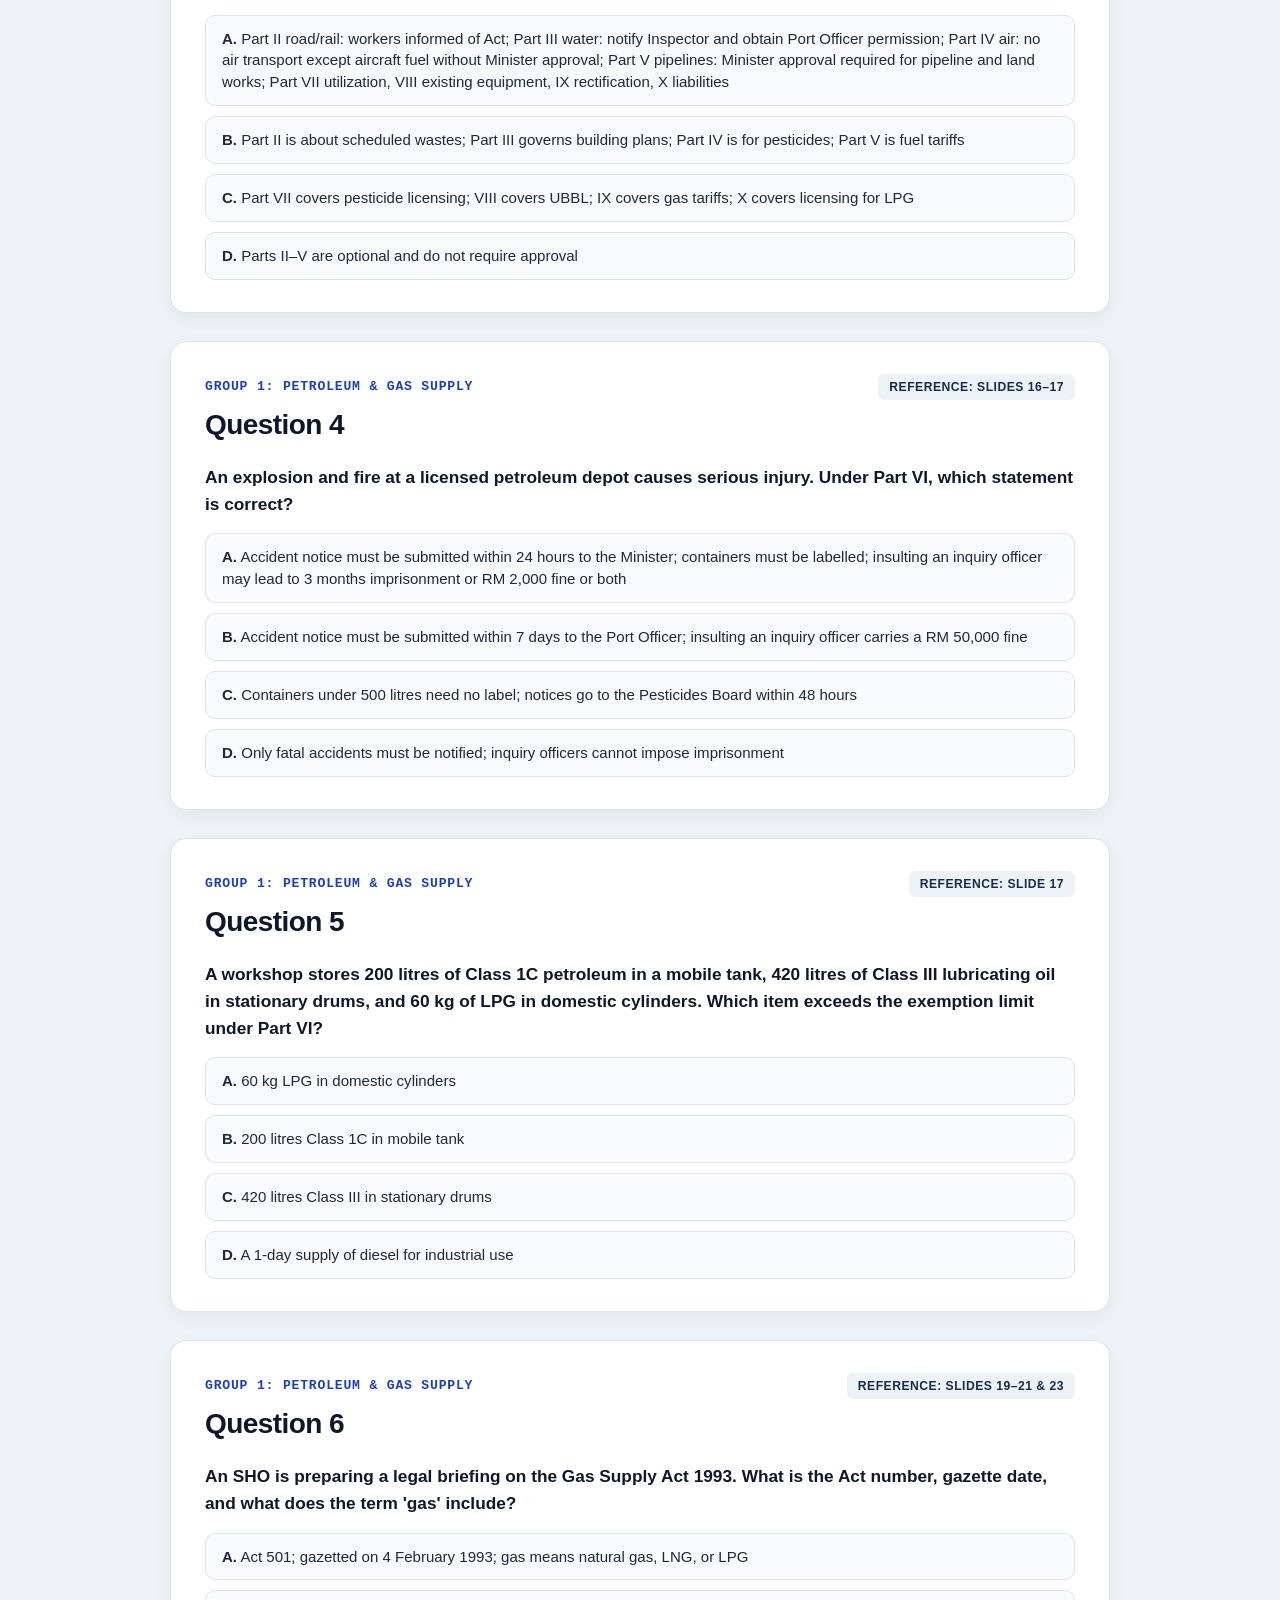
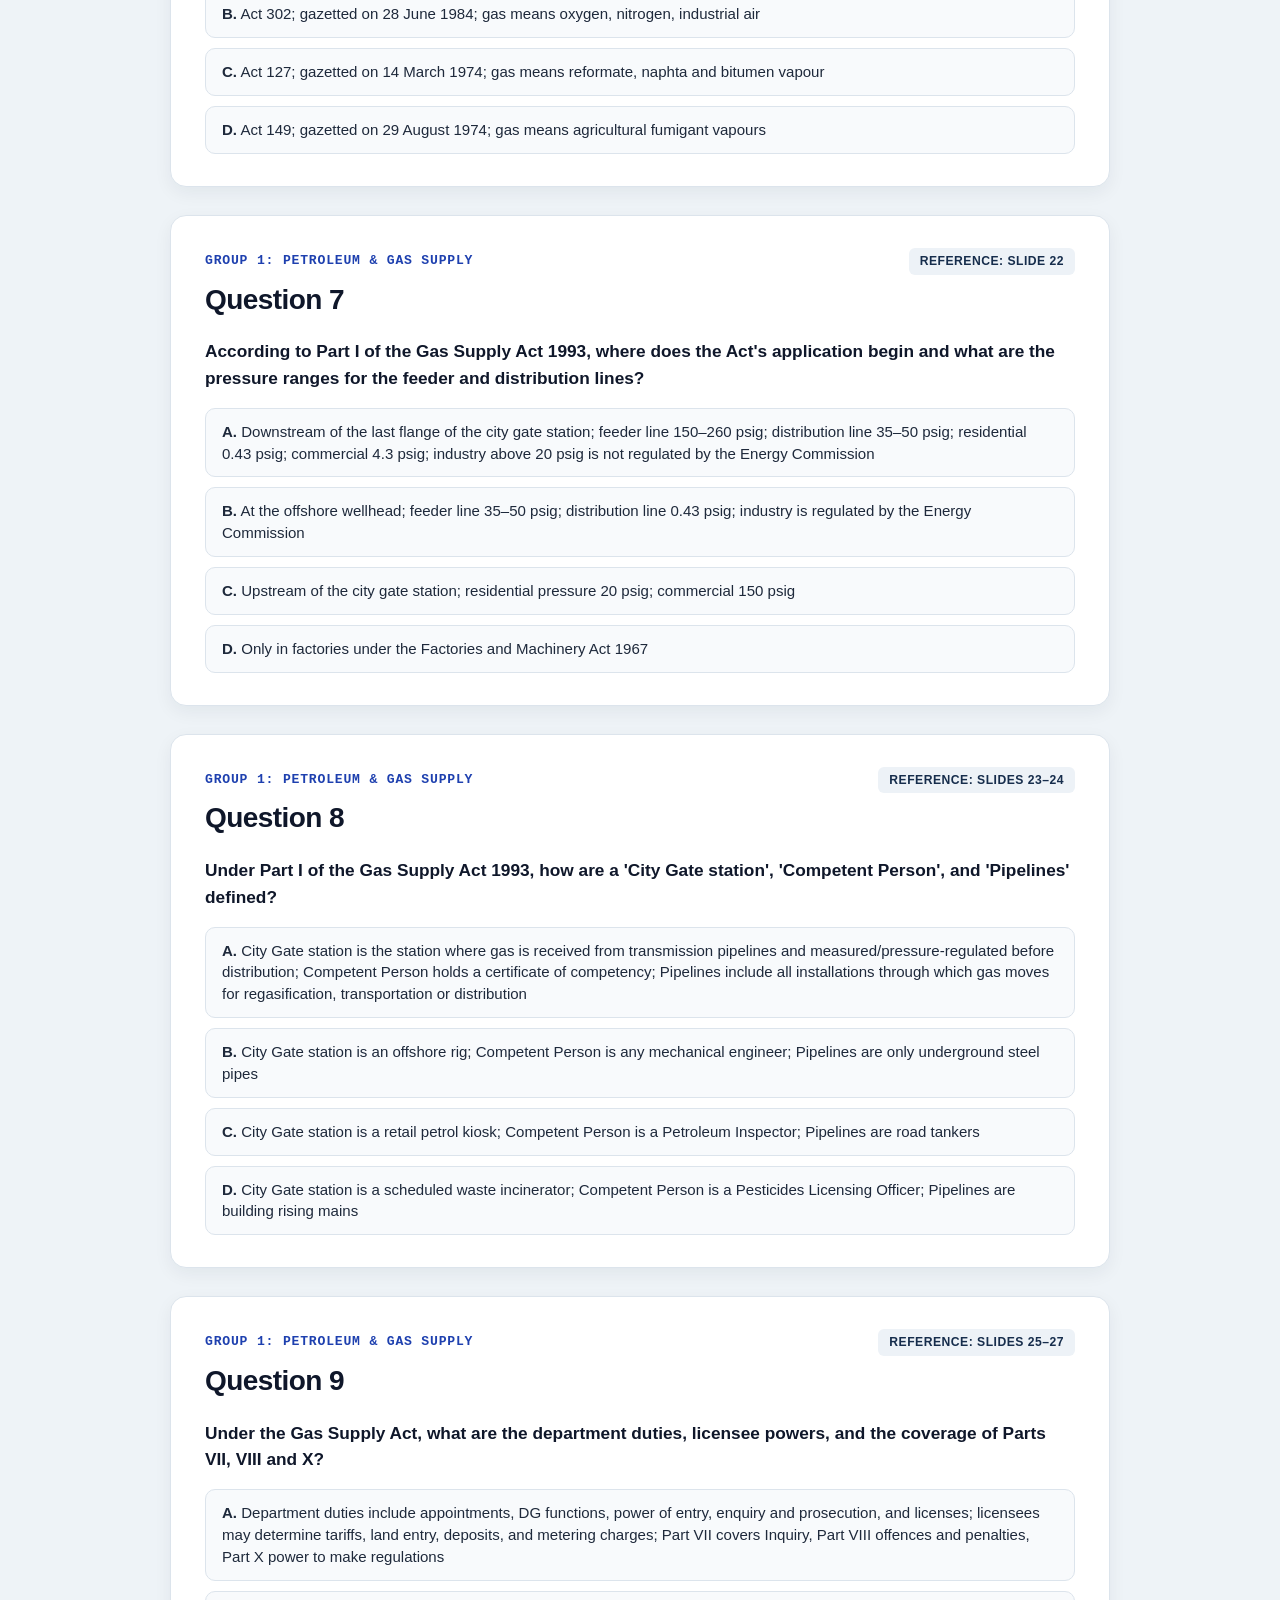
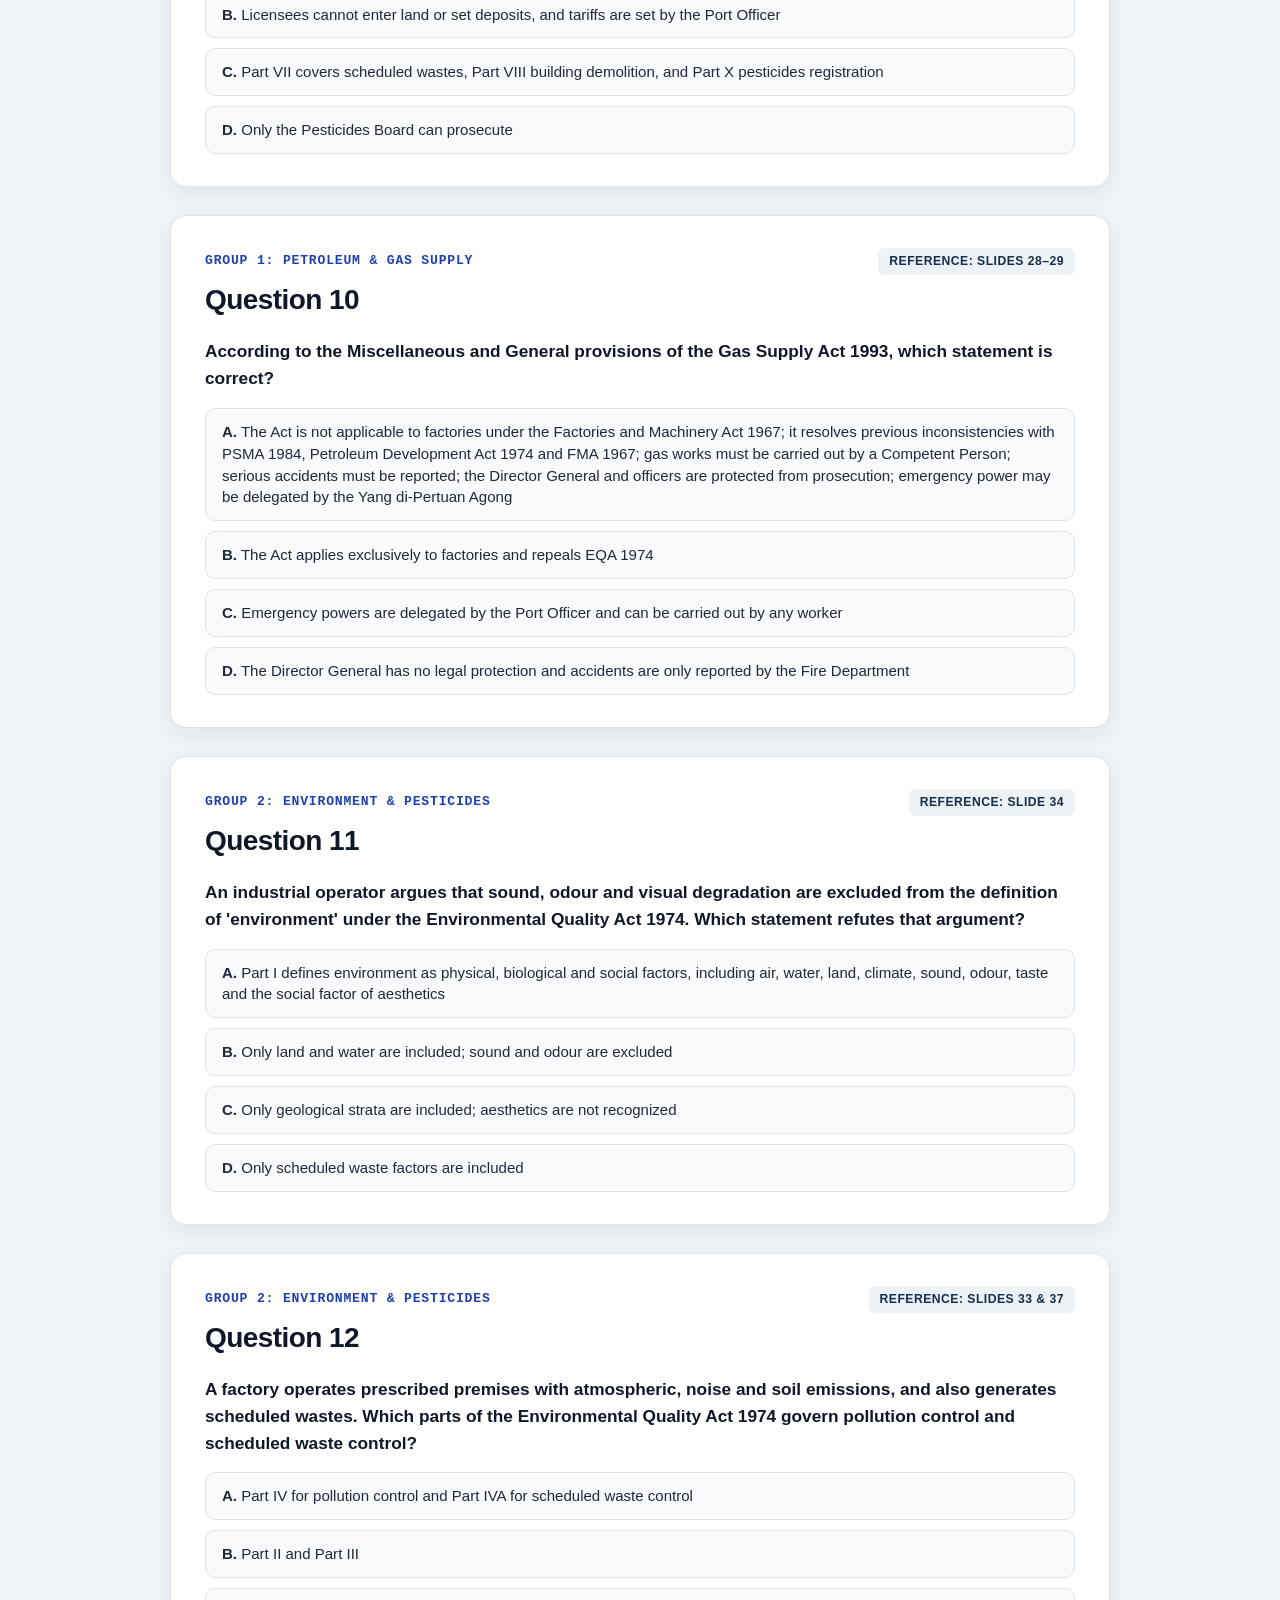
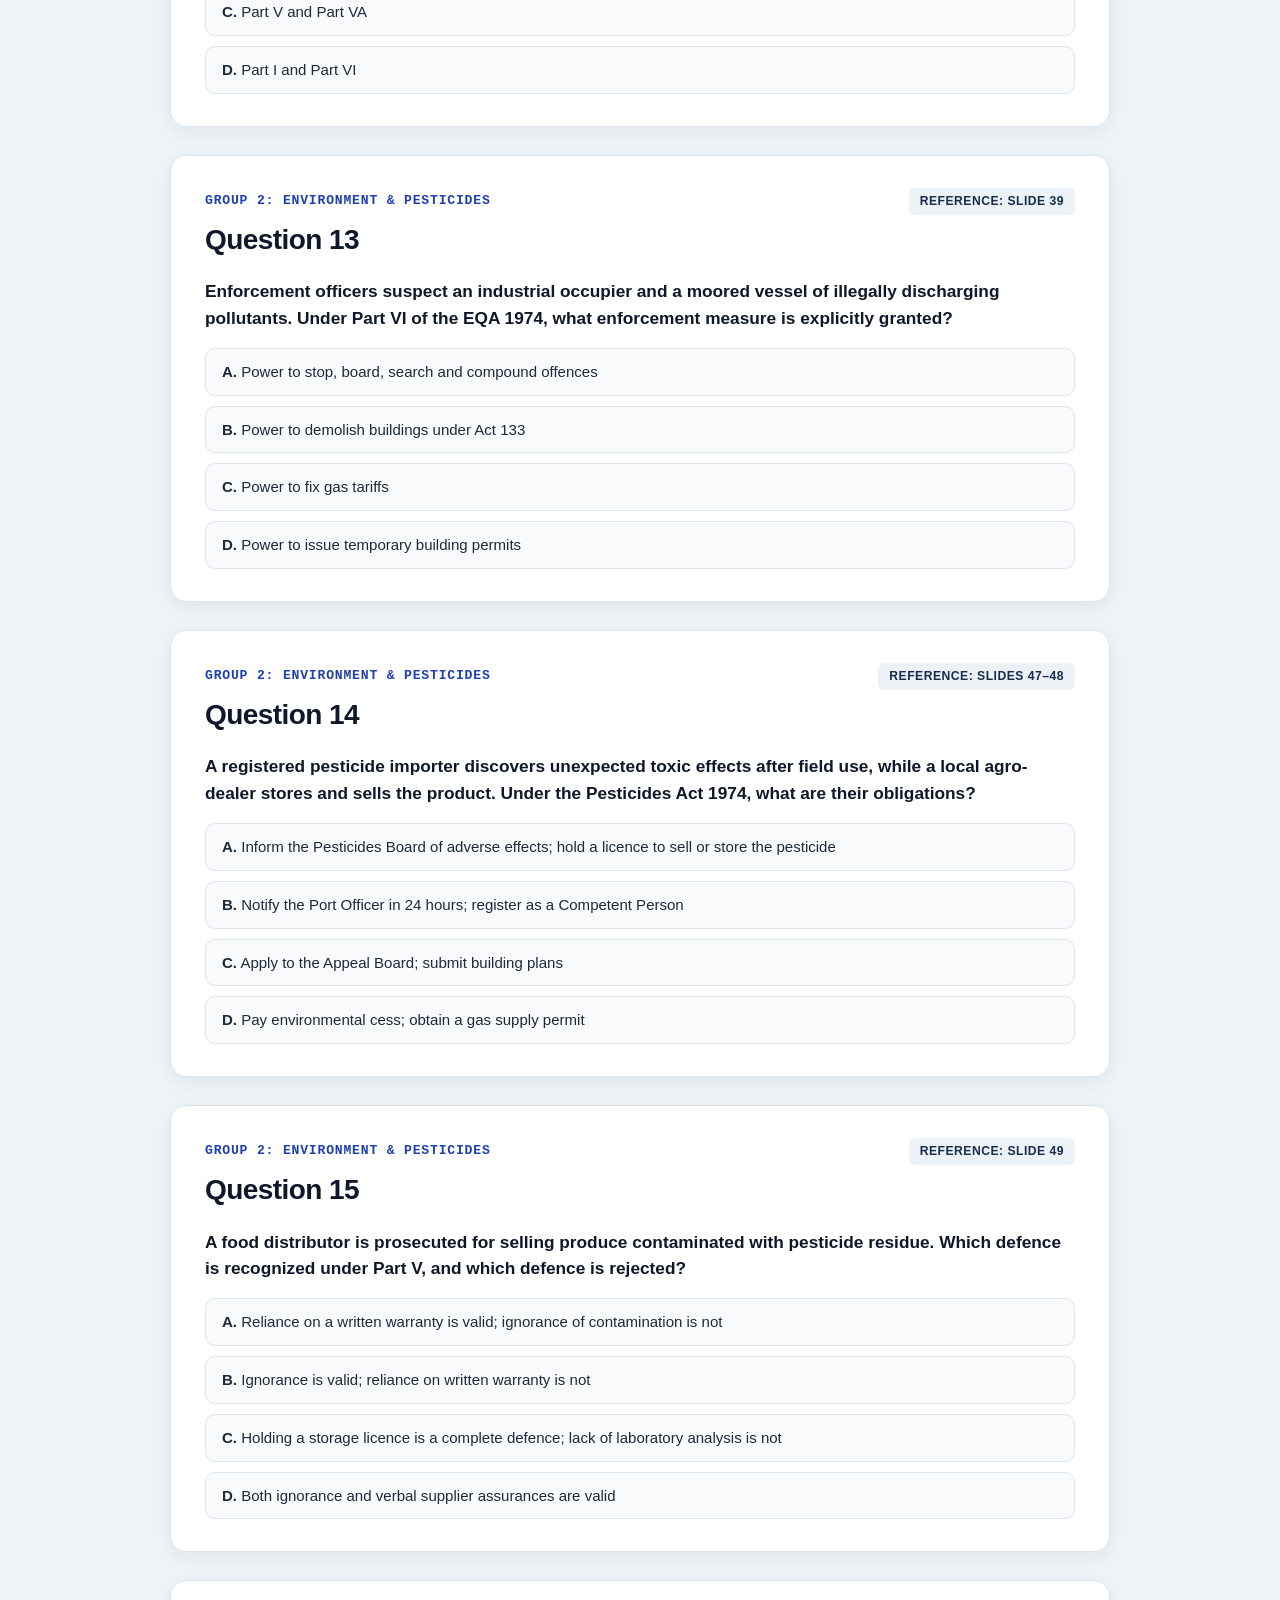
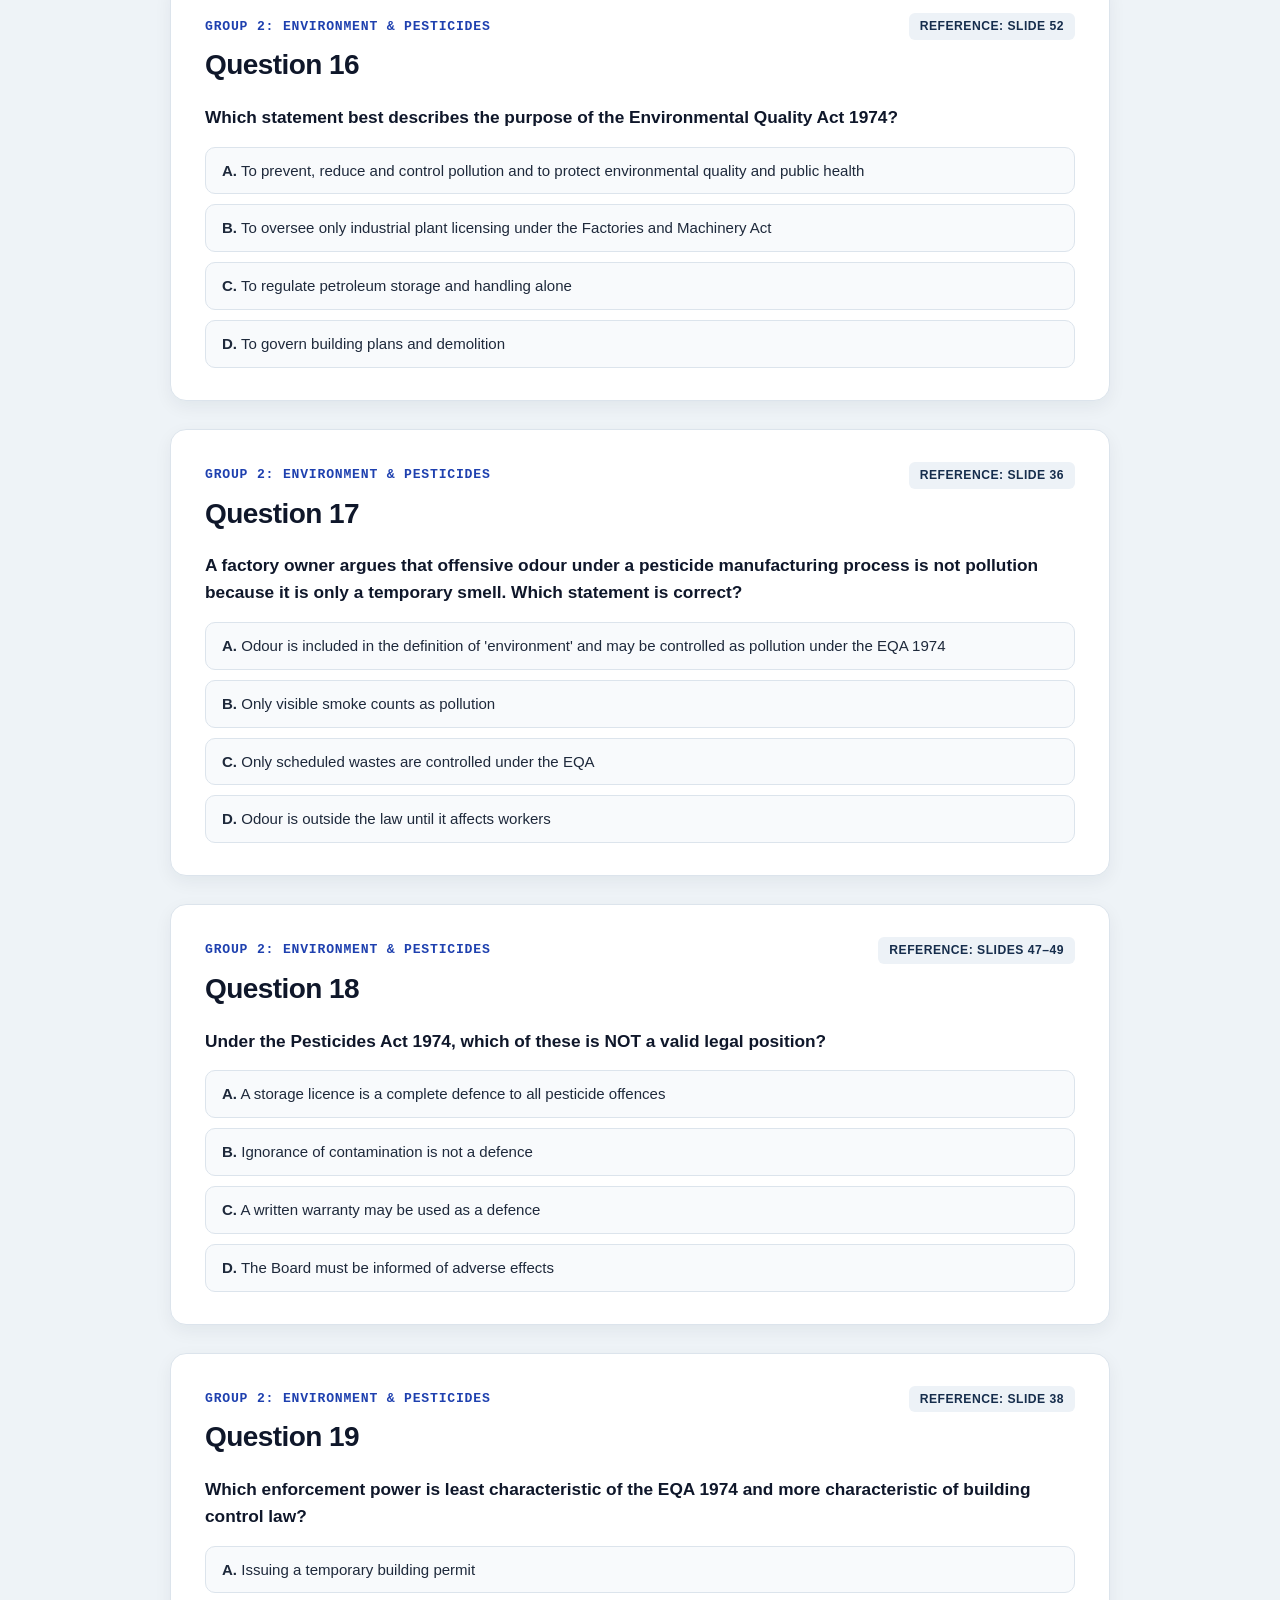
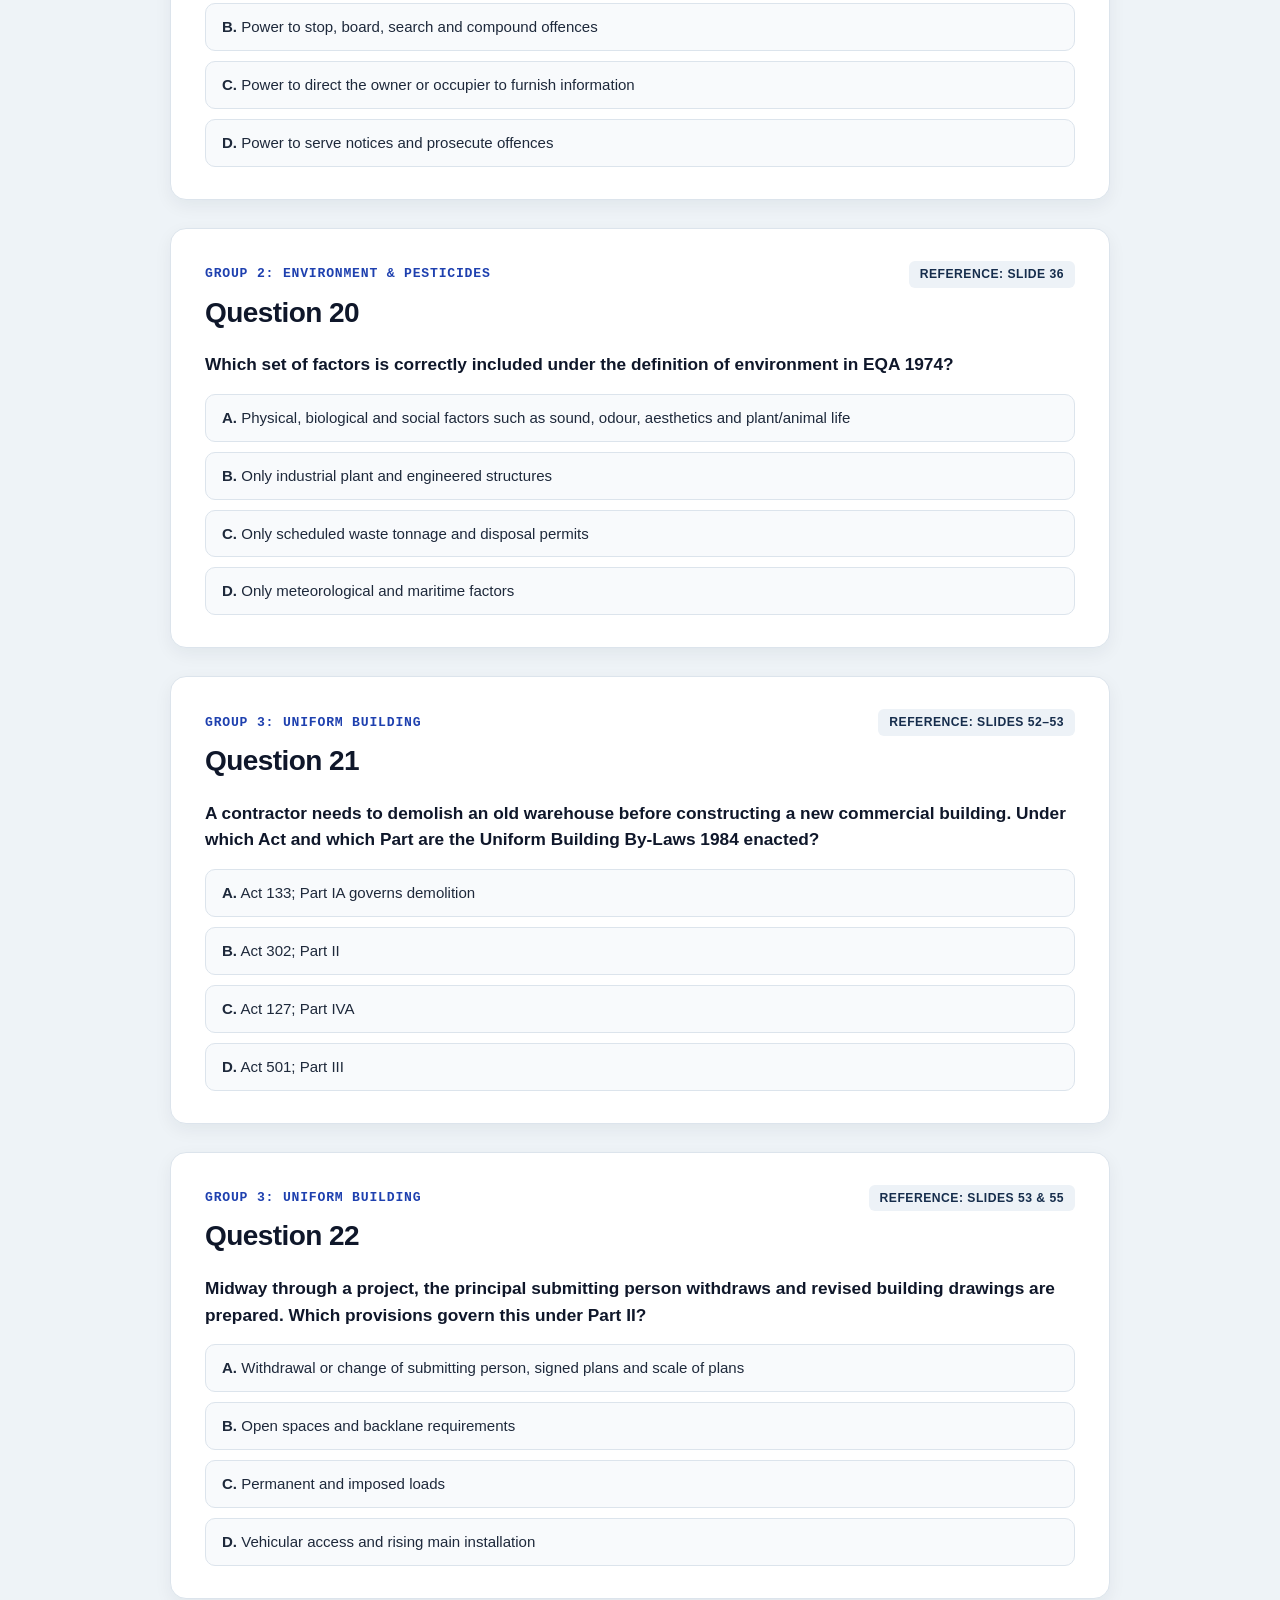
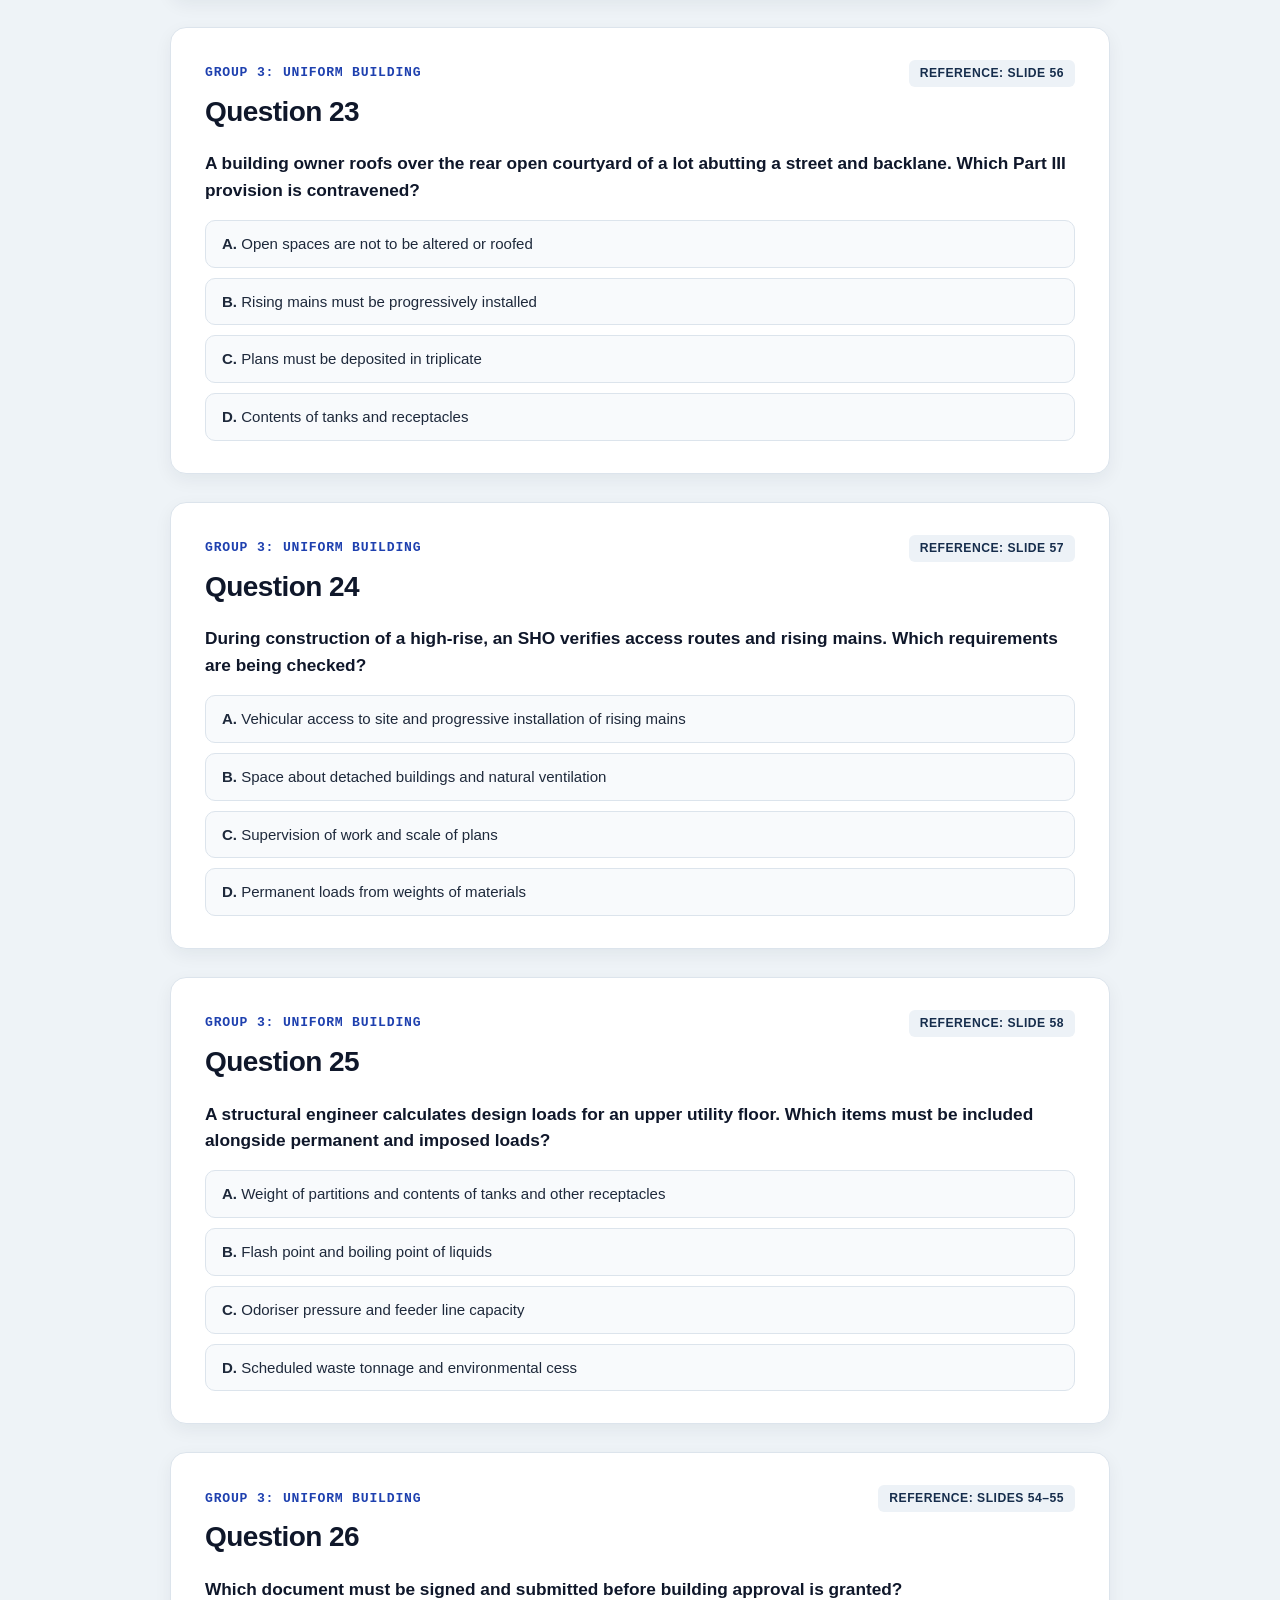
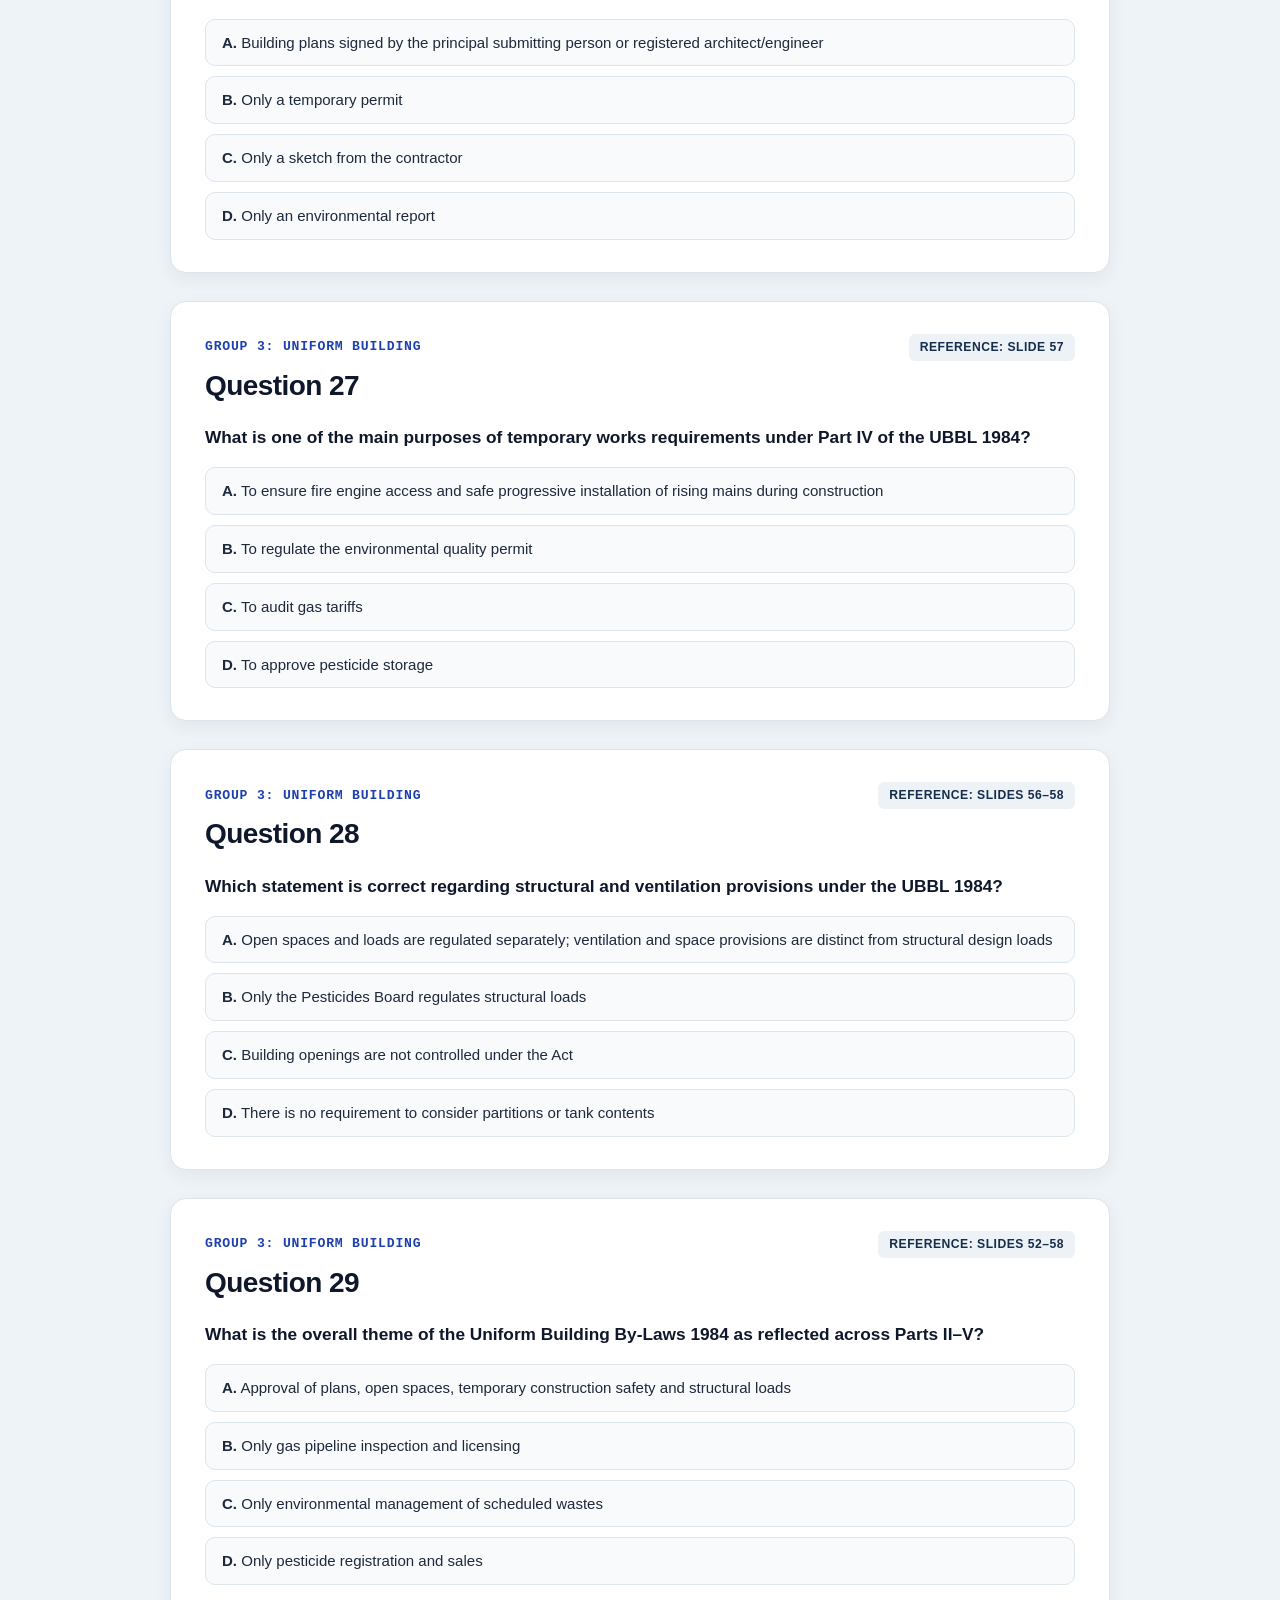
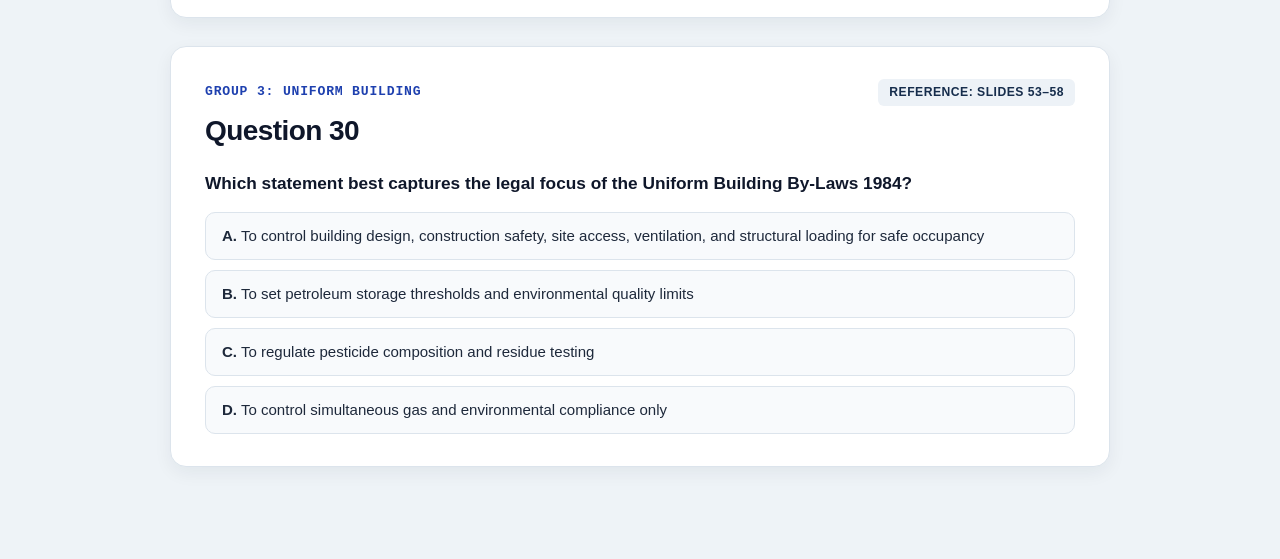
==== commit 44ca3c86: "Update the quiz page to the English-only 30-question revision set while keeping the current project " ====
--- a/index.html
+++ b/index.html
@@ -3,17 +3,19 @@
 <head>
   <meta charset="UTF-8" />
   <meta name="viewport" content="width=device-width, initial-scale=1.0" />
-  <title>NIOSH SHO Module 1 – Legislation Practice Quiz</title>
+  <title>NIOSH SHO Module 1 – 30-Question Revision Quiz</title>
   <style>
     :root {
-      --bg: #f4f6f9;
+      --bg: #eef3f7;
       --card: #ffffff;
-      --primary: #1e3a8a;
-      --primary-hover: #1d4ed8;
-      --accent: #0f766e;
+      --navy: #162d4c;
+      --navy-dark: #0f2138;
+      --teal: #137a6e;
+      --teal-light: #e3f2ef;
+      --teal-border: #b8ded7;
       --text: #1e293b;
-      --muted: #64748b;
-      --border: #e2e8f0;
+      --muted: #52637a;
+      --border: #dce4ec;
       --correct-bg: #dcfce7;
       --correct-border: #16a34a;
       --correct-text: #14532d;
@@ -23,131 +25,170 @@
     }
     * { box-sizing: border-box; margin: 0; padding: 0; }
     body {
-      font-family: -apple-system, BlinkMacSystemFont, "Segoe UI", Roboto, Inter, sans-serif;
+      font-family: -apple-system, BlinkMacSystemFont, "Segoe UI", Roboto, Inter, "Helvetica Neue", sans-serif;
       background: var(--bg);
       color: var(--text);
-      line-height: 1.6;
-      padding: 24px 16px 60px;
-    }
-    .container {
-      max-width: 820px;
-      margin: 0 auto;
-    }
-    header {
-      background: linear-gradient(135deg, #0f172a 0%, #1e3a8a 100%);
+      line-height: 1.55;
+      padding: 24px 16px 64px;
+    }
+    .container { max-width: 940px; margin: 0 auto; }
+    header.app-header {
+      background: linear-gradient(135deg, #10233c 0%, #162d4c 65%, #137a6e 100%);
       color: #fff;
-      padding: 28px 28px 24px;
+      padding: 30px 30px 26px;
       border-radius: 16px;
-      box-shadow: 0 10px 25px rgba(15, 23, 42, 0.12);
-      margin-bottom: 24px;
-    }
-    .badge {
+      box-shadow: 0 12px 28px rgba(15, 33, 56, 0.16);
+      margin-bottom: 22px;
+    }
+    .app-badge {
       display: inline-block;
-      background: rgba(255, 255, 255, 0.16);
+      background: rgba(255, 255, 255, 0.15);
+      color: #8ce9db;
       font-size: 0.78rem;
-      font-weight: 600;
-      letter-spacing: 0.05em;
+      font-weight: 700;
+      letter-spacing: 0.08em;
       text-transform: uppercase;
-      padding: 4px 12px;
+      padding: 5px 12px;
       border-radius: 999px;
       margin-bottom: 10px;
     }
-    header h1 {
-      font-size: 1.65rem;
-      margin-bottom: 6px;
-    }
-    header p {
-      color: #cbd5e1;
-      font-size: 0.95rem;
+    header.app-header h1 {
+      font-size: 1.72rem;
+      font-weight: 800;
+      letter-spacing: -0.01em;
+      margin-bottom: 8px;
+    }
+    header.app-header p {
+      color: #d1e3f0;
+      font-size: 0.96rem;
+      max-width: 780px;
     }
     .filter-bar {
       display: flex;
       flex-wrap: wrap;
       gap: 8px;
-      margin-bottom: 20px;
+      margin-bottom: 18px;
     }
     .filter-btn {
-      border: 1px solid var(--border);
+      border: 1.5px solid var(--border);
       background: var(--card);
-      color: var(--text);
-      padding: 9px 14px;
+      color: var(--navy);
+      padding: 9px 15px;
       border-radius: 10px;
       font-size: 0.88rem;
-      font-weight: 600;
+      font-weight: 700;
       cursor: pointer;
       transition: all 0.15s ease;
     }
     .filter-btn:hover {
-      border-color: var(--primary);
-      color: var(--primary);
+      border-color: var(--teal);
+      color: var(--teal);
     }
     .filter-btn.active {
-      background: var(--primary);
+      background: var(--navy);
       color: #fff;
-      border-color: var(--primary);
+      border-color: var(--navy);
     }
     .scoreboard {
       background: var(--card);
-      border: 1px solid var(--border);
+      border: 1.5px solid var(--border);
       border-radius: 12px;
       padding: 14px 20px;
-      margin-bottom: 20px;
+      margin-bottom: 22px;
       display: flex;
       justify-content: space-between;
       align-items: center;
       flex-wrap: wrap;
       gap: 12px;
+      position: sticky;
+      top: 10px;
+      z-index: 20;
+      box-shadow: 0 6px 16px rgba(22, 45, 76, 0.08);
     }
     .score-stats {
-      font-weight: 600;
+      font-weight: 700;
       font-size: 0.95rem;
+      color: var(--navy);
     }
     .score-stats span {
-      color: var(--primary);
+      color: var(--teal);
+      font-weight: 800;
+    }
+    .action-btns {
+      display: flex;
+      gap: 8px;
+      flex-wrap: wrap;
+    }
+    .action-btn {
+      background: var(--teal-light);
+      border: 1px solid var(--teal-border);
+      color: var(--navy);
+      padding: 8px 14px;
+      border-radius: 8px;
+      font-size: 0.84rem;
       font-weight: 700;
-    }
-    .reset-btn {
+      cursor: pointer;
+      transition: all 0.15s ease;
+    }
+    .action-btn:hover {
+      background: #cce7e1;
+    }
+    .action-btn.reset {
       background: #f1f5f9;
-      border: 1px solid #cbd5e1;
+      border-color: #cbd5e1;
       color: #334155;
-      padding: 7px 14px;
-      border-radius: 8px;
-      font-size: 0.85rem;
-      font-weight: 600;
-      cursor: pointer;
-    }
-    .reset-btn:hover {
+    }
+    .action-btn.reset:hover {
       background: #e2e8f0;
     }
     .question-card {
       background: var(--card);
-      border: 1px solid var(--border);
-      border-radius: 14px;
-      padding: 22px 24px;
-      margin-bottom: 18px;
-      box-shadow: 0 2px 6px rgba(15, 23, 42, 0.04);
+      border: 1.5px solid var(--border);
+      border-radius: 16px;
+      padding: 32px 34px;
+      margin-bottom: 28px;
+      box-shadow: 0 6px 18px rgba(15, 33, 56, 0.06);
     }
     .q-meta {
       display: flex;
       justify-content: space-between;
       align-items: center;
-      margin-bottom: 10px;
-      font-size: 0.8rem;
+      flex-wrap: wrap;
+      gap: 8px;
+      margin-bottom: 8px;
+    }
+    .q-eyebrow {
+      font-family: "IBM Plex Mono", "JetBrains Mono", ui-monospace, SFMono-Regular, Menlo, Monaco, Consolas, monospace;
+      font-size: 0.82rem;
+      font-weight: 700;
+      color: #1e40af;
+      letter-spacing: 0.06em;
+      text-transform: uppercase;
+    }
+    .q-slide {
+      background: #edf2f7;
+      color: var(--navy);
+      padding: 4px 11px;
+      border-radius: 6px;
+      font-size: 0.76rem;
+      font-weight: 700;
+      text-transform: uppercase;
+      letter-spacing: 0.04em;
+    }
+    .q-headline {
+      font-size: 1.75rem;
+      font-weight: 800;
+      color: #0f172a;
+      letter-spacing: -0.02em;
+      margin-bottom: 22px;
+      line-height: 1.2;
+    }
+    .q-title {
+      font-size: 1.08rem;
       font-weight: 600;
-    }
-    .q-group {
-      background: #e0e7ff;
-      color: #1e3a8a;
-      padding: 3px 10px;
-      border-radius: 6px;
-    }
-    .q-slide {
-      color: var(--muted);
-    }
-    .q-title {
-      font-size: 1.05rem;
-      font-weight: 600;
-      margin-bottom: 16px;
+      color: #0f172a;
+      line-height: 1.55;
+      margin: 0 0 16px;
     }
     .options-list {
       display: flex;
@@ -160,25 +201,49 @@
       border: 1.5px solid var(--border);
       border-radius: 10px;
       padding: 12px 16px;
-      font-size: 0.95rem;
+      font-size: 0.94rem;
       color: var(--text);
       cursor: pointer;
       transition: all 0.15s ease;
+      line-height: 1.45;
     }
     .option-btn:hover:not(:disabled) {
-      border-color: var(--primary);
-      background: #eff6ff;
+      border-color: var(--teal);
+      background: #f0fdfa;
     }
     .option-btn.correct {
       background: var(--correct-bg);
       border-color: var(--correct-border);
       color: var(--correct-text);
-      font-weight: 600;
+      font-weight: 700;
     }
     .option-btn.wrong {
       background: var(--wrong-bg);
       border-color: var(--wrong-border);
       color: var(--wrong-text);
+    }
+    .card-footer {
+      margin-top: 14px;
+      display: flex;
+      align-items: center;
+      justify-content: space-between;
+      flex-wrap: wrap;
+      gap: 10px;
+    }
+    .show-ans-btn {
+      background: var(--navy);
+      border: none;
+      color: #ffffff;
+      padding: 9px 16px;
+      border-radius: 8px;
+      font-size: 0.85rem;
+      font-weight: 700;
+      letter-spacing: 0.02em;
+      cursor: pointer;
+      transition: all 0.15s ease;
+    }
+    .show-ans-btn:hover {
+      background: var(--teal);
     }
     .feedback {
       margin-top: 14px;
@@ -200,30 +265,36 @@
       color: #991b1b;
       border-left: 4px solid #dc2626;
     }
+    @media (max-width: 640px) {
+      .question-card { padding: 22px 18px; }
+      .scoreboard { align-items: flex-start; }
+    }
   </style>
 </head>
 <body>
   <div class="container">
-    <header>
-      <div class="badge">NIOSH Malaysia • Safety and Health Officer (SHO) Module 1</div>
-      <h1>Other Related Legislation & Codes of Practice Quiz</h1>
-      <p>Interactive peer practice covering Petroleum (Safety Measures) Act 1984, Gas Supply Act 1993, Environmental Quality Act 1974, Pesticides Act 1974 & Uniform Building By-Laws 1984.</p>
+    <header class="app-header">
+      <div class="app-badge">NIOSH Malaysia • Safety and Health Officer (SHO) Module 1</div>
+      <h1>Other Related Legislation – 30-Question Revision Quiz</h1>
+      <p>Practice the revised set of NIOSH Module 1 questions across Petroleum & Gas Supply, Environment & Pesticides, and Uniform Building. Use the filters to focus on each group.</p>
     </header>
 
     <div class="filter-bar">
-      <button class="filter-btn active" onclick="setFilter('ALL', this)">All Questions (25)</button>
-      <button class="filter-btn" onclick="setFilter('PSMA Core', this)">PSMA 1984 Core (10)</button>
-      <button class="filter-btn" onclick="setFilter('Group 1: Petroleum & Gas Supply', this)">Group 1: Petroleum & Gas (5)</button>
-      <button class="filter-btn" onclick="setFilter('Group 2: Environment & Pesticides', this)">Group 2: EQA & Pesticides (5)</button>
-      <button class="filter-btn" onclick="setFilter('Group 3: Uniform Building By-Laws', this)">Group 3: UBBL 1984 (5)</button>
+      <button class="filter-btn active" onclick="setFilter('ALL', this)">All Questions (30)</button>
+      <button class="filter-btn" onclick="setFilter('Group 1: Petroleum & Gas Supply', this)">Group 1: Petroleum &amp; Gas (10)</button>
+      <button class="filter-btn" onclick="setFilter('Group 2: Environment & Pesticides', this)">Group 2: Environment &amp; Pesticides (10)</button>
+      <button class="filter-btn" onclick="setFilter('Group 3: Uniform Building', this)">Group 3: Uniform Building (10)</button>
     </div>
 
     <div class="scoreboard">
       <div class="score-stats">
-        Answered: <span id="answered-count">0</span> / <span id="total-count">25</span> &nbsp;|&nbsp;
+        Answered: <span id="answered-count">0</span> / <span id="total-count">30</span> &nbsp;|&nbsp;
         Correct: <span id="correct-count">0</span> (<span id="percent-score">0%</span>)
       </div>
-      <button class="reset-btn" onclick="resetQuiz()">Reset Quiz</button>
+      <div class="action-btns">
+        <button class="action-btn" onclick="showAllAnswers()">Show All Answers</button>
+        <button class="action-btn reset" onclick="resetQuiz()">Reset Quiz</button>
+      </div>
     </div>
 
     <div id="quiz-container"></div>
@@ -233,353 +304,423 @@
     const questions = [
       {
         id: 1,
-        group: "PSMA Core",
-        slide: "Slide 10",
-        q: "During a workplace audit, a technician dispenses diesel from a drum and stacks sealed kerosene tins onto a motor trailer parked inside a depot. Under Part I of the Petroleum (Safety Measures) Act 1984, how are these activities legally classified?",
-        options: [
-          "Petroleum storage",
-          "Pipeline transportation",
-          "Exempt domestic handling",
-          "Refinery processing only"
-        ],
-        answer: 0,
-        explanation: "Under Part I (Slide 10), 'Storage' includes processing, dispensing, or transfer of petroleum, as well as putting into store or stacking at a place or in an aircraft, motor vehicle, motor trailer, or vessel."
+        group: "Group 1: Petroleum & Gas Supply",
+        slide: "Slides 6–8",
+        q: "During a regulatory compliance audit, an SHO checks the statutory history of the Petroleum (Safety Measures) Act 1984 and its amendment Act A807. When were Act 302 and Act A807 gazetted, and what were the key purposes of Act A807?",
+        options: [
+          "Act 302 on 28 June 1984; Act A807 on 12 September 1991; to repeal unnecessary provisions and add new provisions",
+          "Act 302 on 14 March 1974; Act A807 on 4 February 1993; to transfer enforcement to the Pesticides Board",
+          "Act 302 on 29 August 1974; Act A807 on 21 February 2017; to regulate scheduled wastes",
+          "Act 302 on 1 January 1984; Act A807 on 31 December 2021; to introduce demolition bylaws"
+        ],
+        answer: 0,
+        explanation: "Act 302 was gazetted on 28 June 1984, and Act A807 was gazetted on 12 September 1991. Act A807 repealed unnecessary provisions and added new provisions."
       },
       {
         id: 2,
-        group: "PSMA Core",
-        slide: "Slide 9",
-        q: "An SHO is preparing a compliance register for petroleum products stored at a facility under Part I of the Petroleum (Safety Measures) Act 1984. Which pair of physical properties determines whether a petroleum product is categorized under Class I, Class II, or Class III?",
-        options: [
-          "Viscosity and specific gravity",
-          "Flash point and boiling point",
-          "Auto-ignition temperature and vapour density",
-          "Octane rating and sulphur content"
-        ],
-        answer: 1,
-        explanation: "Under Part I (Slide 9), Classes of Petroleum (Class I to Class III) are determined depending on the flash point and boiling point."
+        group: "Group 1: Petroleum & Gas Supply",
+        slide: "Slides 9–11",
+        q: "Under Part I and Schedule Section 2(1) of the Petroleum (Safety Measures) Act 1984, which statement is correct?",
+        options: [
+          "Handling includes touching, feeling, grasping, transferring or decanting by hand or assisted means; Classes I–III depend on flash point and boiling point; Schedule 2(1) includes propane and asphalt/bitumen",
+          "Handling covers only pipeline pumping; Classes I–III depend on viscosity; methanol is listed in Schedule 2(1)",
+          "Storage excludes stacking in vehicles or trailers; inspectors are appointed by the Port Officer; asphalt/bitumen is excluded",
+          "Handling and storage apply only to offshore platforms under FMA 1967"
+        ],
+        answer: 0,
+        explanation: "Handling includes touching, transferring, or decanting by hand or assisted means; Class I–III depends on flash point and boiling point; Schedule 2(1) includes propane and asphalt/bitumen."
       },
       {
         id: 3,
-        group: "PSMA Core",
-        slide: "Slide 11",
-        q: "A manufacturing plant keeps four chemical substances in bulk tanks: naphta, reformate, base oil, and methanol. Based on Schedule Section 2(1) of the Petroleum (Safety Measures) Act 1984, which substance is NOT listed as a petroleum by-product?",
-        options: [
-          "Naphta",
-          "Reformate",
-          "Base oil",
-          "Methanol"
-        ],
-        answer: 3,
-        explanation: "Schedule Section 2(1) (Slide 11) lists methane, ethane, propane, butane, gasoline, naphta, reformate, kerosene, diesel, base oil, lubricating oil, asphalt/bitumen, grease and wax, and fuel oil. Methanol is not in the schedule."
+        group: "Group 1: Petroleum & Gas Supply",
+        slide: "Slides 8 & 12–15",
+        q: "Which combination correctly matches the transport and equipment provisions in the Petroleum (Safety Measures) Act 1984?",
+        options: [
+          "Part II road/rail: workers informed of Act; Part III water: notify Inspector and obtain Port Officer permission; Part IV air: no air transport except aircraft fuel without Minister approval; Part V pipelines: Minister approval required for pipeline and land works; Part VII utilization, VIII existing equipment, IX rectification, X liabilities",
+          "Part II is about scheduled wastes; Part III governs building plans; Part IV is for pesticides; Part V is fuel tariffs",
+          "Part VII covers pesticide licensing; VIII covers UBBL; IX covers gas tariffs; X covers licensing for LPG",
+          "Parts II–V are optional and do not require approval"
+        ],
+        answer: 0,
+        explanation: "Parts II–V govern road/rail, water, air, and pipelines respectively; Part VII covers equipment utilization, Part VIII existing equipment, Part IX rectification, and Part X liabilities."
       },
       {
         id: 4,
-        group: "PSMA Core",
-        slide: "Slide 11",
-        q: "A warehouse supervisor claims that liquefied propane and solid asphalt/bitumen are excluded from Schedule Section 2(1) of the Petroleum (Safety Measures) Act 1984. Which statement accurately reflects Schedule Section 2(1)?",
-        options: [
-          "Only liquid fuels like gasoline and diesel are included.",
-          "Both liquefied propane and asphalt/bitumen are included in the schedule.",
-          "Propane is included only in gas form, while asphalt/bitumen is excluded.",
-          "Neither propane nor asphalt/bitumen is covered under the Act."
-        ],
-        answer: 1,
-        explanation: "Schedule Section 2(1) (Slide 11) includes methane, ethane, propane, and butane (either in gas or liquid form) as well as asphalt/bitumen."
+        group: "Group 1: Petroleum & Gas Supply",
+        slide: "Slides 16–17",
+        q: "An explosion and fire at a licensed petroleum depot causes serious injury. Under Part VI, which statement is correct?",
+        options: [
+          "Accident notice must be submitted within 24 hours to the Minister; containers must be labelled; insulting an inquiry officer may lead to 3 months imprisonment or RM 2,000 fine or both",
+          "Accident notice must be submitted within 7 days to the Port Officer; insulting an inquiry officer carries a RM 50,000 fine",
+          "Containers under 500 litres need no label; notices go to the Pesticides Board within 48 hours",
+          "Only fatal accidents must be notified; inquiry officers cannot impose imprisonment"
+        ],
+        answer: 0,
+        explanation: "Part VI requires accident notice within 24 hours to the Minister and includes a maximum 3 months imprisonment or RM 2,000 fine or both for insulting an inquiry officer."
       },
       {
         id: 5,
-        group: "PSMA Core",
-        slide: "Slide 12",
-        q: "A logistics operator transports diesel and gasoline across Peninsular Malaysia using road tankers and railway freight wagons. Under Part II of the Petroleum (Safety Measures) Act 1984, which specific obligation applies to the operator regarding its personnel?",
-        options: [
-          "Ensure workers are informed of the Act, its Regulations, and its provisions",
-          "Obtain prior written approval from the port officer before each trip",
-          "Submit a 24-hour advance manifest to the Energy Commission",
-          "Register all drivers as Pesticides Licensing Officers"
-        ],
-        answer: 0,
-        explanation: "Under Part II (Slide 12), one of the main provisions is ensuring that workers are informed of the Act/Regulations and its provisions."
+        group: "Group 1: Petroleum & Gas Supply",
+        slide: "Slide 17",
+        q: "A workshop stores 200 litres of Class 1C petroleum in a mobile tank, 420 litres of Class III lubricating oil in stationary drums, and 60 kg of LPG in domestic cylinders. Which item exceeds the exemption limit under Part VI?",
+        options: [
+          "60 kg LPG in domestic cylinders",
+          "200 litres Class 1C in mobile tank",
+          "420 litres Class III in stationary drums",
+          "A 1-day supply of diesel for industrial use"
+        ],
+        answer: 0,
+        explanation: "The exemption for domestic LPG is less than 50 kg; 60 kg exceeds the limit. The other items remain within the statutory thresholds."
       },
       {
         id: 6,
-        group: "PSMA Core",
-        slide: "Slide 13",
-        q: "A tanker vessel carrying bulk kerosene is approaching a Malaysian port to offload its cargo. Under Part III of the Petroleum (Safety Measures) Act 1984, which combination of regulatory actions is required?",
-        options: [
-          "Notify the Inspector of arrival and obtain unloading permission from the port officer",
-          "Obtain prior air transport approval from the Minister only",
-          "Apply to the Pesticides Board for a discharge permit",
-          "Notify the Director General of Environmental Quality within 48 hours"
-        ],
-        answer: 0,
-        explanation: "Part III (Slide 13) requires notification to the Inspector of a vessel coming into port and permission of the port officer to unload or discharge petroleum from a vessel."
+        group: "Group 1: Petroleum & Gas Supply",
+        slide: "Slides 19–21 & 23",
+        q: "An SHO is preparing a legal briefing on the Gas Supply Act 1993. What is the Act number, gazette date, and what does the term 'gas' include?",
+        options: [
+          "Act 501; gazetted on 4 February 1993; gas means natural gas, LNG, or LPG",
+          "Act 302; gazetted on 28 June 1984; gas means oxygen, nitrogen, industrial air",
+          "Act 127; gazetted on 14 March 1974; gas means reformate, naphta and bitumen vapour",
+          "Act 149; gazetted on 29 August 1974; gas means agricultural fumigant vapours"
+        ],
+        answer: 0,
+        explanation: "Gas Supply Act 1993 is Act 501, gazetted on 4 February 1993, and gas is defined to include natural gas, LNG, and LPG."
       },
       {
         id: 7,
-        group: "PSMA Core",
-        slide: "Slide 14",
-        q: "An offshore operator plans to fly a helicopter carrying spare drums of lubricating oil and fuel oil to a remote platform, in addition to the aviation fuel in the helicopter's own tanks. Under Part IV of the Petroleum (Safety Measures) Act 1984, what authorization is required?",
-        options: [
-          "Prior approval from the Minister for the cargo drums only",
-          "Prior approval from the Minister for both the helicopter's tank fuel and cargo drums",
-          "Permission from the port officer before takeoff",
-          "No approval is required for lubricating oil or fuel oil"
-        ],
-        answer: 0,
-        explanation: "Part IV (Slide 14) states there shall be no transportation of petroleum by air other than that used to operate the aircraft unless with prior approval of the Minister."
+        group: "Group 1: Petroleum & Gas Supply",
+        slide: "Slide 22",
+        q: "According to Part I of the Gas Supply Act 1993, where does the Act's application begin and what are the pressure ranges for the feeder and distribution lines?",
+        options: [
+          "Downstream of the last flange of the city gate station; feeder line 150–260 psig; distribution line 35–50 psig; residential 0.43 psig; commercial 4.3 psig; industry above 20 psig is not regulated by the Energy Commission",
+          "At the offshore wellhead; feeder line 35–50 psig; distribution line 0.43 psig; industry is regulated by the Energy Commission",
+          "Upstream of the city gate station; residential pressure 20 psig; commercial 150 psig",
+          "Only in factories under the Factories and Machinery Act 1967"
+        ],
+        answer: 0,
+        explanation: "The Act starts downstream of the last flange of the city gate station, and the feeder/distribution pressures are 150–260 psig and 35–50 psig respectively. Residential supply is 0.43 psig, commercial 4.3 psig, and industry above 20 psig is not regulated by the Energy Commission."
       },
       {
         id: 8,
-        group: "PSMA Core",
-        slide: "Slide 15",
-        q: "A petrochemical facility schedules routine pipeline inspection, minor repair, and associated land excavation works along its existing petroleum pipeline. Under Part V of the Petroleum (Safety Measures) Act 1984, which of these activities requires the approval of the Minister?",
-        options: [
-          "Only new pipeline placement requires approval",
-          "The inspection, repair, and associated land works",
-          "Only offshore pipelines require approval",
-          "None, provided a local building permit is obtained"
-        ],
-        answer: 1,
-        explanation: "Part V (Slide 15) requires approval of the Minister for all pipeline works, which include placing, inspection, maintenance, coordinate, repair, change, and upgrade of pipelines, as well as land works for those purposes."
+        group: "Group 1: Petroleum & Gas Supply",
+        slide: "Slides 23–24",
+        q: "Under Part I of the Gas Supply Act 1993, how are a 'City Gate station', 'Competent Person', and 'Pipelines' defined?",
+        options: [
+          "City Gate station is the station where gas is received from transmission pipelines and measured/pressure-regulated before distribution; Competent Person holds a certificate of competency; Pipelines include all installations through which gas moves for regasification, transportation or distribution",
+          "City Gate station is an offshore rig; Competent Person is any mechanical engineer; Pipelines are only underground steel pipes",
+          "City Gate station is a retail petrol kiosk; Competent Person is a Petroleum Inspector; Pipelines are road tankers",
+          "City Gate station is a scheduled waste incinerator; Competent Person is a Pesticides Licensing Officer; Pipelines are building rising mains"
+        ],
+        answer: 0,
+        explanation: "A City Gate station is the gas measurement and pressure regulating station receiving gas from transmission pipelines; a Competent Person holds a certificate of competency; pipelines include all installations through which gas moves for regasification, transport, or distribution."
       },
       {
         id: 9,
-        group: "PSMA Core",
-        slide: "Slide 17",
-        q: "Four premises store petroleum without holding a petroleum storage and handling licence. Under Part VI of the Petroleum (Safety Measures) Act 1984, which storage arrangement is NOT exempt from licensing?",
-        options: [
-          "80 litres of Class 1A petroleum",
-          "300 litres of Class 1B petroleum in a mobile tank",
-          "400 litres of Class II petroleum in stationary drums",
-          "40 kg of LPG in cylinders for domestic use"
-        ],
-        answer: 1,
-        explanation: "Under Part VI (Slide 17), exemptions apply to <95L Class 1A, <450L Class 1B/1C/II/III, <225L Class 1B/1C/II/III in a mobile tank, 1 day supply or less for industrial use, and <50 kg LPG in cylinder for domestic use. 300L in a mobile tank exceeds the 225L mobile tank limit."
+        group: "Group 1: Petroleum & Gas Supply",
+        slide: "Slides 25–27",
+        q: "Under the Gas Supply Act, what are the department duties, licensee powers, and the coverage of Parts VII, VIII and X?",
+        options: [
+          "Department duties include appointments, DG functions, power of entry, enquiry and prosecution, and licenses; licensees may determine tariffs, land entry, deposits, and metering charges; Part VII covers Inquiry, Part VIII offences and penalties, Part X power to make regulations",
+          "Licensees cannot enter land or set deposits, and tariffs are set by the Port Officer",
+          "Part VII covers scheduled wastes, Part VIII building demolition, and Part X pesticides registration",
+          "Only the Pesticides Board can prosecute"
+        ],
+        answer: 0,
+        explanation: "The gas department administers appointments and licensing; licensees may determine tariffs and enter land for construction/maintenance; Part VII is inquiry, Part VIII offences and penalties, and Part X power to make regulations."
       },
       {
         id: 10,
-        group: "PSMA Core",
-        slide: "Slides 16–17",
-        q: "An explosion at a licensed petroleum storage facility causes serious injury to an employee, leading to a formal inquiry instructed by the Minister. Under Part VI of the Petroleum (Safety Measures) Act 1984, what is the required accident notification rule and the maximum penalty for insulting the person conducting the inquiry?",
-        options: [
-          "Within 24 hours to the Minister; 3 months imprisonment or RM 2,000 fine or both",
-          "Within 48 hours to the Inspector; 6 months imprisonment or RM 5,000 fine",
-          "Within 7 days to DOSH; RM 10,000 fine only",
-          "Immediately to the Port Officer; 1 year imprisonment"
-        ],
-        answer: 0,
-        explanation: "Part VI (Slides 16–17) mandates submission of an accident notice within 24 hours to the Minister, and sets a maximum penalty of 3 months imprisonment or RM 2,000 or both for insulting persons conducting an inquiry."
+        group: "Group 1: Petroleum & Gas Supply",
+        slide: "Slides 28–29",
+        q: "According to the Miscellaneous and General provisions of the Gas Supply Act 1993, which statement is correct?",
+        options: [
+          "The Act is not applicable to factories under the Factories and Machinery Act 1967; it resolves previous inconsistencies with PSMA 1984, Petroleum Development Act 1974 and FMA 1967; gas works must be carried out by a Competent Person; serious accidents must be reported; the Director General and officers are protected from prosecution; emergency power may be delegated by the Yang di-Pertuan Agong",
+          "The Act applies exclusively to factories and repeals EQA 1974",
+          "Emergency powers are delegated by the Port Officer and can be carried out by any worker",
+          "The Director General has no legal protection and accidents are only reported by the Fire Department"
+        ],
+        answer: 0,
+        explanation: "The Act excludes factories under the Factories and Machinery Act 1967, harmonizes with earlier laws, and requires gas works to be done by a Competent Person; serious accidents must be reported and the Director General may receive emergency power delegation."
       },
       {
         id: 11,
-        group: "Group 1: Petroleum & Gas Supply",
-        slide: "Slide 9",
-        q: "A technician manually decants naphta from a drum into smaller containers using a hand-operated siphon. Under Part I of the Petroleum (Safety Measures) Act 1984, how is this action legally defined, and under which section is an Inspector of petroleum appointed?",
-        options: [
-          "Handling; Section 38",
-          "Storage; Section 2(1)",
-          "Utilization; Section 15",
-          "Dispensing; Section 42"
-        ],
-        answer: 0,
-        explanation: "Part I (Slide 9) defines 'Handling' as including the action of touching, feeling, grasping, transferring, or decanting with the hand or assisted by any means, and states an Inspector is appointed under Section 38."
+        group: "Group 2: Environment & Pesticides",
+        slide: "Slide 34",
+        q: "An industrial operator argues that sound, odour and visual degradation are excluded from the definition of 'environment' under the Environmental Quality Act 1974. Which statement refutes that argument?",
+        options: [
+          "Part I defines environment as physical, biological and social factors, including air, water, land, climate, sound, odour, taste and the social factor of aesthetics",
+          "Only land and water are included; sound and odour are excluded",
+          "Only geological strata are included; aesthetics are not recognized",
+          "Only scheduled waste factors are included"
+        ],
+        answer: 0,
+        explanation: "The definition includes physical factors such as land, water, atmosphere, climate, sound, odour and taste, and the social factor of aesthetics."
       },
       {
         id: 12,
-        group: "Group 1: Petroleum & Gas Supply",
-        slide: "Slide 8",
-        q: "During an inspection of an older refinery, an enforcement officer evaluates pre-existing petroleum appliances and exercises statutory authority to order corrective measures. Under the Petroleum (Safety Measures) Act 1984, which two Parts govern existing equipment/installations and general powers for rectification, respectively?",
-        options: [
-          "Part VI and Part VII",
-          "Part VIII and Part IX",
-          "Part IX and Part X",
-          "Part VII and Part XI"
-        ],
-        answer: 1,
-        explanation: "Slide 8 lists Part VIII as 'Existing Equipment, Gadgets, Materials, Plants, Appliances, Buildings, Structures and Installations' and Part IX as 'General Powers for Rectification'."
-      },
-      {
-        id: 13,
-        group: "Group 1: Petroleum & Gas Supply",
-        slide: "Slide 22",
-        q: "A gas utility distributes natural gas through a piped network to residential and commercial premises. Under Part I of the Gas Supply Act 1993 (Act 501), at which exact point does the Act's application for pipeline supply begin?",
-        options: [
-          "At the offshore production wellhead",
-          "Upstream of the transmission compressor station",
-          "Downstream of the last flange of the city gate station",
-          "At the consumer's appliance burner tip only"
-        ],
-        answer: 2,
-        explanation: "Part I of the Gas Supply Act 1993 (Slide 22) applies to supply to users using pipelines downstream of the last flange of the city gate station, or from the storage tank/cylinder to any apparatus in any premise."
-      },
-      {
-        id: 14,
-        group: "Group 1: Petroleum & Gas Supply",
-        slide: "Slide 28",
-        q: "An SHO is auditing gas piping compliance at a manufacturing plant that is legally classified as a factory under the Factories and Machinery Act 1967. How does the Gas Supply Act 1993 apply to this facility?",
-        options: [
-          "The Act applies only if gas pressure is below 20 psig.",
-          "The Act is not applicable to the factory.",
-          "The factory must hold a dual retail licence under the Energy Commission.",
-          "The Act applies only to the factory's administrative offices."
-        ],
-        answer: 1,
-        explanation: "Under Miscellaneous provisions of the Gas Supply Act 1993 (Slide 28), the Act is not applicable to factories (as defined in the Factories and Machinery Act 1967)."
-      },
-      {
-        id: 15,
-        group: "Group 1: Petroleum & Gas Supply",
-        slide: "Slides 24 & 29",
-        q: "During a severe gas supply emergency, special statutory powers must be delegated to the Director General while technical pipeline rectification is carried out on site. Under the Gas Supply Act 1993, who delegates emergency powers to the Director General, and who is legally required to carry out the gas works?",
-        options: [
-          "The Yang di-Pertuan Agong; a Competent Person",
-          "The Port Officer; a Petroleum Inspector",
-          "The Pesticides Board; a Principal Submitting Person",
-          "The Local Authority; an Environmental Quality Officer"
-        ],
-        answer: 0,
-        explanation: "Slide 29 states that works are required to be carried out by a Competent Person (defined on Slide 24) and provides for delegation of power to the Director General by the Yang di-Pertuan Agong in an emergency."
-      },
-      {
-        id: 16,
-        group: "Group 2: Environment & Pesticides",
-        slide: "Slide 34",
-        q: "An industrial operator argues that excessive sound, foul odour, and visual degradation of the surrounding landscape are excluded from the legal definition of 'environment' under the Environmental Quality Act 1974 (Act 127). Which combination of factors in Part I refutes this argument?",
-        options: [
-          "Physical factors and the social factor of aesthetics",
-          "Scheduled waste factors and industrial plant factors only",
-          "Chemical factors and geological strata factors only",
-          "Meteorological factors and maritime factors only"
-        ],
-        answer: 0,
-        explanation: "Part I of EQA 1974 (Slide 34) defines 'Environment' as the physical factors of the surroundings of human beings (including land, water, atmosphere, climate, sound, odour, taste), biological factors of animals and plants, and the social factor of aesthetics."
-      },
-      {
-        id: 17,
         group: "Group 2: Environment & Pesticides",
         slide: "Slides 33 & 37",
-        q: "A factory intends to operate prescribed premises with potential atmospheric, noise, and soil emissions while also generating toxic industrial residues classified as scheduled wastes. Which Parts of the Environmental Quality Act 1974 govern general pollution restrictions and the control of scheduled wastes, respectively?",
-        options: [
+        q: "A factory operates prescribed premises with atmospheric, noise and soil emissions, and also generates scheduled wastes. Which parts of the Environmental Quality Act 1974 govern pollution control and scheduled waste control?",
+        options: [
+          "Part IV for pollution control and Part IVA for scheduled waste control",
           "Part II and Part III",
-          "Part IV and Part IVA",
           "Part V and Part VA",
           "Part I and Part VI"
         ],
-        answer: 1,
-        explanation: "Slides 33 and 37 show that Part IV covers Prohibition and Control of Pollution (atmosphere, noise, soil, prescribed premises) and Part IVA covers Control of Scheduled Wastes."
+        answer: 0,
+        explanation: "Part IV covers prohibition and control of pollution, while Part IVA covers control of scheduled wastes."
+      },
+      {
+        id: 13,
+        group: "Group 2: Environment & Pesticides",
+        slide: "Slide 39",
+        q: "Enforcement officers suspect an industrial occupier and a moored vessel of illegally discharging pollutants. Under Part VI of the EQA 1974, what enforcement measure is explicitly granted?",
+        options: [
+          "Power to stop, board, search and compound offences",
+          "Power to demolish buildings under Act 133",
+          "Power to fix gas tariffs",
+          "Power to issue temporary building permits"
+        ],
+        answer: 0,
+        explanation: "Part VI includes powers such as stopping, boarding, searching, and compounding offences."
+      },
+      {
+        id: 14,
+        group: "Group 2: Environment & Pesticides",
+        slide: "Slides 47–48",
+        q: "A registered pesticide importer discovers unexpected toxic effects after field use, while a local agro-dealer stores and sells the product. Under the Pesticides Act 1974, what are their obligations?",
+        options: [
+          "Inform the Pesticides Board of adverse effects; hold a licence to sell or store the pesticide",
+          "Notify the Port Officer in 24 hours; register as a Competent Person",
+          "Apply to the Appeal Board; submit building plans",
+          "Pay environmental cess; obtain a gas supply permit"
+        ],
+        answer: 0,
+        explanation: "Under Part III, registrants must inform the Pesticides Board about adverse effects; under Part IV, a licence is required to manufacture, sell or store pesticides."
+      },
+      {
+        id: 15,
+        group: "Group 2: Environment & Pesticides",
+        slide: "Slide 49",
+        q: "A food distributor is prosecuted for selling produce contaminated with pesticide residue. Which defence is recognized under Part V, and which defence is rejected?",
+        options: [
+          "Reliance on a written warranty is valid; ignorance of contamination is not",
+          "Ignorance is valid; reliance on written warranty is not",
+          "Holding a storage licence is a complete defence; lack of laboratory analysis is not",
+          "Both ignorance and verbal supplier assurances are valid"
+        ],
+        answer: 0,
+        explanation: "The Act recognizes reliance on a written warranty or statement, but ignorance of contamination is not a defence."
+      },
+      {
+        id: 16,
+        group: "Group 2: Environment & Pesticides",
+        slide: "Slide 52",
+        q: "Which statement best describes the purpose of the Environmental Quality Act 1974?",
+        options: [
+          "To prevent, reduce and control pollution and to protect environmental quality and public health",
+          "To oversee only industrial plant licensing under the Factories and Machinery Act",
+          "To regulate petroleum storage and handling alone",
+          "To govern building plans and demolition"
+        ],
+        answer: 0,
+        explanation: "The EQA 1974 is designed to prevent, reduce and control pollution and protect environmental quality and public health."
+      },
+      {
+        id: 17,
+        group: "Group 2: Environment & Pesticides",
+        slide: "Slide 36",
+        q: "A factory owner argues that offensive odour under a pesticide manufacturing process is not pollution because it is only a temporary smell. Which statement is correct?",
+        options: [
+          "Odour is included in the definition of 'environment' and may be controlled as pollution under the EQA 1974",
+          "Only visible smoke counts as pollution",
+          "Only scheduled wastes are controlled under the EQA",
+          "Odour is outside the law until it affects workers"
+        ],
+        answer: 0,
+        explanation: "Odour is part of the physical environment and is included in the definition of environment. It may be regulated as pollution under the EQA 1974."
       },
       {
         id: 18,
         group: "Group 2: Environment & Pesticides",
-        slide: "Slide 39",
-        q: "Enforcement officers suspect an industrial occupier and a moored vessel of illegally discharging pollutants. Under Part VI (Miscellaneous) of the Environmental Quality Act 1974, which enforcement provision is explicitly granted?",
-        options: [
-          "Power to stop, board, search, and compound offences",
-          "Power to demolish buildings under Act 133",
-          "Power to determine gas supply tariffs",
-          "Power to issue temporary building permits"
-        ],
-        answer: 0,
-        explanation: "Part VI of EQA 1974 (Slide 39) includes owner/occupier furnishing information, power to stop, board, search, etc., service of notices, penalties, prosecution, and compounding of offences."
+        slide: "Slides 47–49",
+        q: "Under the Pesticides Act 1974, which of these is NOT a valid legal position?",
+        options: [
+          "A storage licence is a complete defence to all pesticide offences",
+          "Ignorance of contamination is not a defence",
+          "A written warranty may be used as a defence",
+          "The Board must be informed of adverse effects"
+        ],
+        answer: 0,
+        explanation: "A licence alone is not a complete defence for all offences; the Act expressly rejects ignorance as a defence and recognises a written warranty defence."
       },
       {
         id: 19,
         group: "Group 2: Environment & Pesticides",
-        slide: "Slides 47–48",
-        q: "A company that registered an imported pesticide discovers unexpected toxic side effects after field use, while a local agro-dealer stores and sells that pesticide to farmers. Under Parts III and IV of the Pesticides Act 1974 (Act 149), what are their respective legal obligations?",
-        options: [
-          "Inform the Board of adverse effects; hold a licence to sell or store",
-          "Notify the Port Officer within 24 hours; register as a Competent Person",
-          "Apply to the Appeal Board; submit building plans for approval",
-          "Pay environmental cess; obtain a City Gate Station permit"
-        ],
-        answer: 0,
-        explanation: "Under Part III (Slide 47), the registrant shall inform the Pesticides Board about adverse effects of the pesticide. Under Part IV (Slide 48), a licence is required to manufacture, sell, or store pesticides."
+        slide: "Slide 38",
+        q: "Which enforcement power is least characteristic of the EQA 1974 and more characteristic of building control law?",
+        options: [
+          "Issuing a temporary building permit",
+          "Power to stop, board, search and compound offences",
+          "Power to direct the owner or occupier to furnish information",
+          "Power to serve notices and prosecute offences"
+        ],
+        answer: 0,
+        explanation: "Issuing a temporary building permit is a building control mechanism rather than an EQA enforcement power."
       },
       {
         id: 20,
         group: "Group 2: Environment & Pesticides",
-        slide: "Slide 49",
-        q: "A food distributor is prosecuted under Part V of the Pesticides Act 1974 for selling produce contaminated with pesticide residue. Which legal defence is recognized under Part V, and which claim is explicitly rejected as a defence?",
-        options: [
-          "Reliance on a written warranty is valid; ignorance of contamination is not",
-          "Ignorance of contamination is valid; reliance on a written warranty is not",
-          "Holding a storage licence is a complete defence; lack of lab analysis is not",
-          "Both ignorance and verbal supplier assurances are valid defences"
-        ],
-        answer: 0,
-        explanation: "Part V of the Pesticides Act 1974 (Slide 49) states that 'Ignorance of contaminating not a defence' and recognizes the 'Defence of reliance on written warranty or statement'."
+        slide: "Slide 36",
+        q: "Which set of factors is correctly included under the definition of environment in EQA 1974?",
+        options: [
+          "Physical, biological and social factors such as sound, odour, aesthetics and plant/animal life",
+          "Only industrial plant and engineered structures",
+          "Only scheduled waste tonnage and disposal permits",
+          "Only meteorological and maritime factors"
+        ],
+        answer: 0,
+        explanation: "The definition includes physical, biological and social factors such as land, air, water, climate, sound, odour, taste, plant/animal life, and aesthetics."
       },
       {
         id: 21,
-        group: "Group 3: Uniform Building By-Laws",
+        group: "Group 3: Uniform Building",
         slide: "Slides 52–53",
-        q: "A contractor must demolish an old warehouse before constructing a new commercial building. Under which Act are the Uniform Building By-Laws 1984 enacted, and which Part specifically governs the demolition of buildings?",
-        options: [
-          "Act 133; Part IA",
+        q: "A contractor needs to demolish an old warehouse before constructing a new commercial building. Under which Act and which Part are the Uniform Building By-Laws 1984 enacted?",
+        options: [
+          "Act 133; Part IA governs demolition",
           "Act 302; Part II",
           "Act 127; Part IVA",
           "Act 501; Part III"
         ],
         answer: 0,
-        explanation: "Slides 52–53 identify the Uniform Building By-Laws 1984 under Act 133, with Part IA covering 'Demolition of buildings'."
+        explanation: "UBBL 1984 are enacted under Act 133, with Part IA covering demolition of buildings."
       },
       {
         id: 22,
-        group: "Group 3: Uniform Building By-Laws",
+        group: "Group 3: Uniform Building",
         slide: "Slides 53 & 55",
-        q: "Midway through a development project, the principal submitting person withdraws and must be replaced while revised building drawings are prepared for approval. Which set of provisions under Part II of the Uniform Building By-Laws 1984 governs these requirements?",
-        options: [
-          "Withdrawal or change of submitting person, signed plans, and scale of plans",
-          "Open spaces about buildings abutting a street and a backlane",
-          "Permanent and imposed loads and weight of partitions",
-          "Vehicular access to site and rising mains installation"
-        ],
-        answer: 0,
-        explanation: "Part II (Submission of plans for approval, Slides 53 & 55) covers submission of plans, return of plan, supervision of work, plans to be signed, withdrawal or change of principal submitting person or submitting person, plans to be deposited, and scale of plans."
+        q: "Midway through a project, the principal submitting person withdraws and revised building drawings are prepared. Which provisions govern this under Part II?",
+        options: [
+          "Withdrawal or change of submitting person, signed plans and scale of plans",
+          "Open spaces and backlane requirements",
+          "Permanent and imposed loads",
+          "Vehicular access and rising main installation"
+        ],
+        answer: 0,
+        explanation: "Part II covers withdrawal or change of the submitting person, signed plans, and the scale of plans."
       },
       {
         id: 23,
-        group: "Group 3: Uniform Building By-Laws",
+        group: "Group 3: Uniform Building",
         slide: "Slide 56",
-        q: "A commercial building owner constructs a permanent roof over the rear open courtyard of a lot abutting a street and a backlane to create extra storage. Which Part III provision of the Uniform Building By-Laws 1984 does this alteration directly contravene?",
+        q: "A building owner roofs over the rear open courtyard of a lot abutting a street and backlane. Which Part III provision is contravened?",
         options: [
           "Open spaces are not to be altered or roofed",
-          "Rising mains must be installed progressively",
-          "Plans to be deposited in triplicate",
-          "Contents of tanks and other receptacles"
-        ],
-        answer: 0,
-        explanation: "Part III (Space, Light and Ventilation, Slide 56) explicitly stipulates that open spaces are to be provided and 'Open spaces not to be altered or roofed'."
+          "Rising mains must be progressively installed",
+          "Plans must be deposited in triplicate",
+          "Contents of tanks and receptacles"
+        ],
+        answer: 0,
+        explanation: "Part III states that open spaces are to be provided and not altered or roofed."
       },
       {
         id: 24,
-        group: "Group 3: Uniform Building By-Laws",
+        group: "Group 3: Uniform Building",
         slide: "Slide 57",
-        q: "During the construction of a high-rise building, an SHO verifies fire-engine access routes and checks that vertical firefighting water pipes are being extended floor by floor as work progresses. Which Part IV requirements of the Uniform Building By-Laws 1984 are being checked?",
+        q: "During construction of a high-rise, an SHO verifies access routes and rising mains. Which requirements are being checked?",
         options: [
           "Vehicular access to site and progressive installation of rising mains",
           "Space about detached buildings and natural ventilation",
           "Supervision of work and scale of plans",
-          "Permanent loads calculated from weights of materials used"
-        ],
-        answer: 0,
-        explanation: "Part IV (Temporary Works in Connection with Building Operations, Slide 57) covers commencement of building operation, temporary permits, vehicular access to site, and rising mains to be installed progressively."
+          "Permanent loads from weights of materials"
+        ],
+        answer: 0,
+        explanation: "Part IV on temporary works covers vehicular access to site and the progressive installation of rising mains."
       },
       {
         id: 25,
-        group: "Group 3: Uniform Building By-Laws",
+        group: "Group 3: Uniform Building",
         slide: "Slide 58",
-        q: "A structural engineer calculates the design loads for an upper utility floor that will support heavy dividing walls and filled water storage receptacles. Under Part V of the Uniform Building By-Laws 1984, which specific load items must be accounted for alongside permanent and imposed loads?",
+        q: "A structural engineer calculates design loads for an upper utility floor. Which items must be included alongside permanent and imposed loads?",
         options: [
           "Weight of partitions and contents of tanks and other receptacles",
-          "Flash point and boiling point of stored liquids",
-          "Odoriser station pressure and feeder line capacity",
+          "Flash point and boiling point of liquids",
+          "Odoriser pressure and feeder line capacity",
           "Scheduled waste tonnage and environmental cess"
         ],
         answer: 0,
-        explanation: "Part V (Structural Requirements, Slide 58) specifies building materials, general requirements of loading, permanent and imposed loads, permanent loads calculated from weights of materials used, weight of partitions, and contents of tanks and other receptacles."
+        explanation: "Part V requires consideration of permanent loads, imposed loads, weight of partitions, and contents of tanks/receptacles."
+      },
+      {
+        id: 26,
+        group: "Group 3: Uniform Building",
+        slide: "Slides 54–55",
+        q: "Which document must be signed and submitted before building approval is granted?",
+        options: [
+          "Building plans signed by the principal submitting person or registered architect/engineer",
+          "Only a temporary permit",
+          "Only a sketch from the contractor",
+          "Only an environmental report"
+        ],
+        answer: 0,
+        explanation: "Under Part II, plans for approval must be signed and deposited, and changes to the submitting person are regulated."
+      },
+      {
+        id: 27,
+        group: "Group 3: Uniform Building",
+        slide: "Slide 57",
+        q: "What is one of the main purposes of temporary works requirements under Part IV of the UBBL 1984?",
+        options: [
+          "To ensure fire engine access and safe progressive installation of rising mains during construction",
+          "To regulate the environmental quality permit",
+          "To audit gas tariffs",
+          "To approve pesticide storage"
+        ],
+        answer: 0,
+        explanation: "Part IV covers temporary works such as site access and rising mains installation for fire safety and safe construction."
+      },
+      {
+        id: 28,
+        group: "Group 3: Uniform Building",
+        slide: "Slides 56–58",
+        q: "Which statement is correct regarding structural and ventilation provisions under the UBBL 1984?",
+        options: [
+          "Open spaces and loads are regulated separately; ventilation and space provisions are distinct from structural design loads",
+          "Only the Pesticides Board regulates structural loads",
+          "Building openings are not controlled under the Act",
+          "There is no requirement to consider partitions or tank contents"
+        ],
+        answer: 0,
+        explanation: "Space, light and ventilation are covered separately from structural requirements; each has its own statutory provision."
+      },
+      {
+        id: 29,
+        group: "Group 3: Uniform Building",
+        slide: "Slides 52–58",
+        q: "What is the overall theme of the Uniform Building By-Laws 1984 as reflected across Parts II–V?",
+        options: [
+          "Approval of plans, open spaces, temporary construction safety and structural loads",
+          "Only gas pipeline inspection and licensing",
+          "Only environmental management of scheduled wastes",
+          "Only pesticide registration and sales"
+        ],
+        answer: 0,
+        explanation: "The UBBL 1984 addresses plan submission and approval, open spaces, temporary works, and structural loading requirements."
+      },
+      {
+        id: 30,
+        group: "Group 3: Uniform Building",
+        slide: "Slides 53–58",
+        q: "Which statement best captures the legal focus of the Uniform Building By-Laws 1984?",
+        options: [
+          "To control building design, construction safety, site access, ventilation, and structural loading for safe occupancy",
+          "To set petroleum storage thresholds and environmental quality limits",
+          "To regulate pesticide composition and residue testing",
+          "To control simultaneous gas and environmental compliance only"
+        ],
+        answer: 0,
+        explanation: "The by-laws focus on proper building design, site safety, ventilation/open spaces, and structural load adequacy to ensure safe construction and occupancy."
       }
     ];
 
@@ -589,10 +730,7 @@
     function renderQuiz() {
       const container = document.getElementById("quiz-container");
       container.innerHTML = "";
-
-      const filtered = currentFilter === "ALL"
-        ? questions
-        : questions.filter(q => q.group === currentFilter);
+      const filtered = currentFilter === "ALL" ? questions : questions.filter(q => q.group === currentFilter);
 
       filtered.forEach((item, index) => {
         const card = document.createElement("div");
@@ -627,10 +765,11 @@
 
         card.innerHTML = `
           <div class="q-meta">
-            <span class="q-group">${item.group}</span>
-            <span class="q-slide">Reference: NIOSH ${item.slide}</span>
+            <span class="q-eyebrow">${item.group}</span>
+            <span class="q-slide">Reference: ${item.slide}</span>
           </div>
-          <div class="q-title">Q${index + 1}. ${item.q}</div>
+          <div class="q-headline">Question ${index + 1}</div>
+          <div class="q-title">${item.q}</div>
           <div class="options-list">${optionsHTML}</div>
           ${feedbackHTML}
         `;
@@ -668,6 +807,13 @@
       document.getElementById("percent-score").textContent = pct + "%";
     }
 
+    function showAllAnswers() {
+      questions.forEach(q => {
+        userAnswers[q.id] = q.answer;
+      });
+      renderQuiz();
+    }
+
     function resetQuiz() {
       userAnswers = {};
       renderQuiz();
